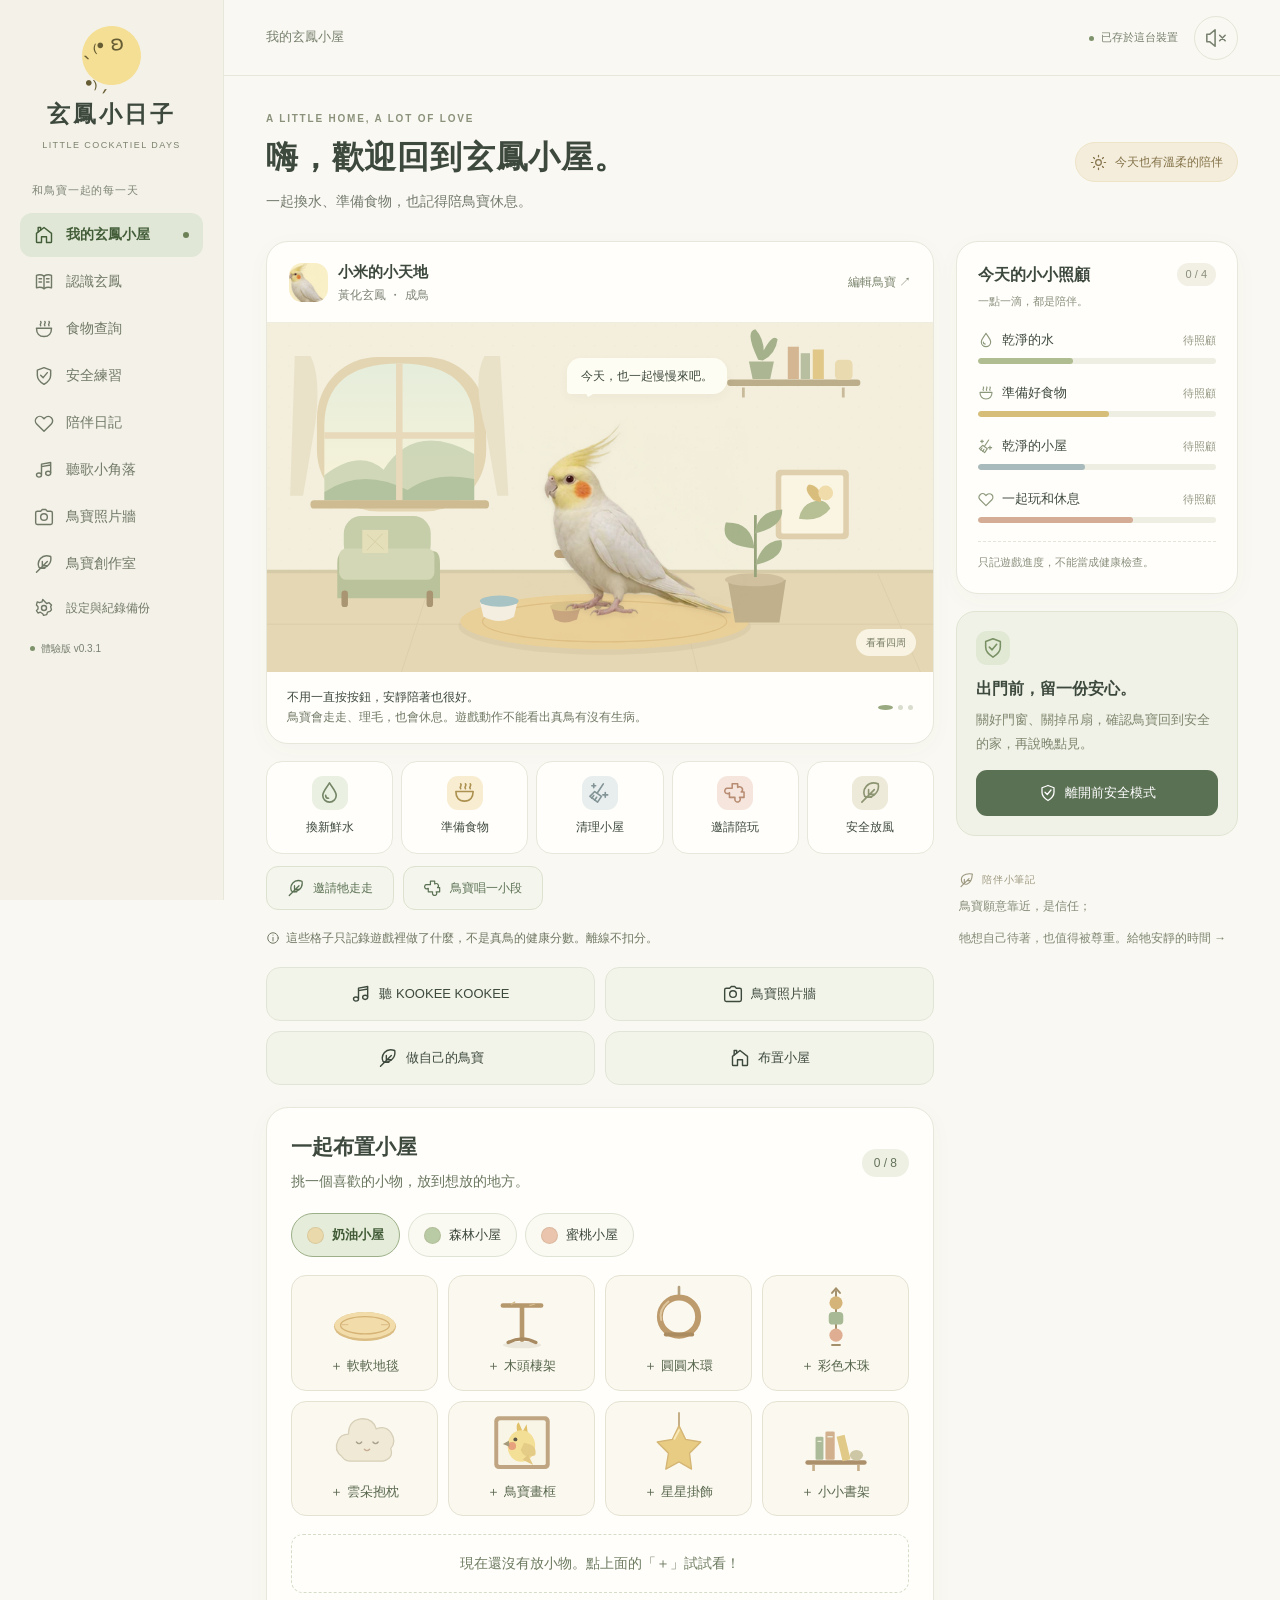
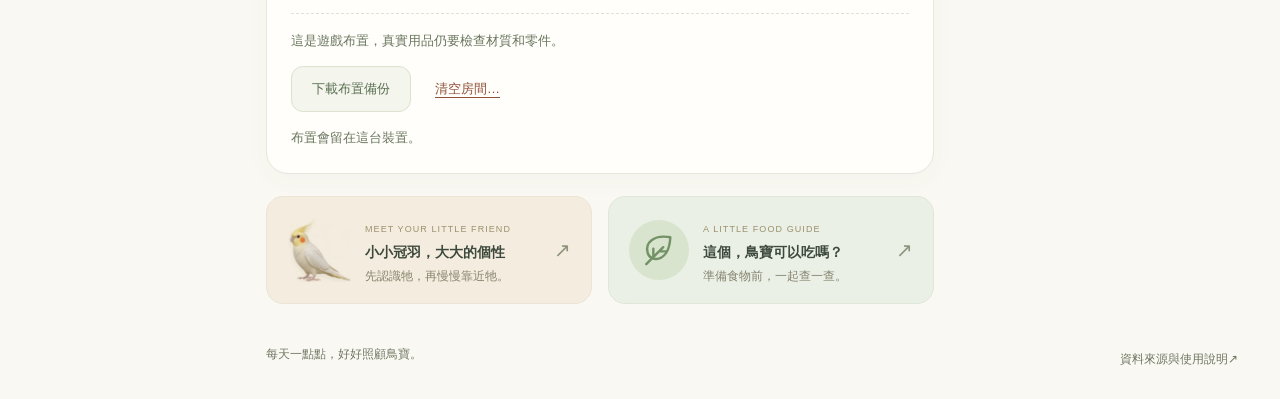
==== docs/index.html @ 8586f970 "Add v0.3.1 source, MIT license, and sharing prompts" ====
<!doctype html>
<html lang="zh-Hant-TW" data-youtube-mode="external">
<head>
<!--
Original project code, documentation, and game artwork are licensed under MIT.
Third-party linked media and user photographs are excluded; see THIRD-PARTY-NOTICES.md in the source.

MIT License

Copyright (c) 2026 rainmeeting3water

Permission is hereby granted, free of charge, to any person obtaining a copy
of this software and associated documentation files (the "Software"), to deal
in the Software without restriction, including without limitation the rights
to use, copy, modify, merge, publish, distribute, sublicense, and/or sell
copies of the Software, and to permit persons to whom the Software is
furnished to do so, subject to the following conditions:

The above copyright notice and this permission notice shall be included in all
copies or substantial portions of the Software.

THE SOFTWARE IS PROVIDED "AS IS", WITHOUT WARRANTY OF ANY KIND, EXPRESS OR
IMPLIED, INCLUDING BUT NOT LIMITED TO THE WARRANTIES OF MERCHANTABILITY,
FITNESS FOR A PARTICULAR PURPOSE AND NONINFRINGEMENT. IN NO EVENT SHALL THE
AUTHORS OR COPYRIGHT HOLDERS BE LIABLE FOR ANY CLAIM, DAMAGES OR OTHER
LIABILITY, WHETHER IN AN ACTION OF CONTRACT, TORT OR OTHERWISE, ARISING FROM,
OUT OF OR IN CONNECTION WITH THE SOFTWARE OR THE USE OR OTHER DEALINGS IN THE
SOFTWARE.
-->
  <meta charset="utf-8">
  <meta name="viewport" content="width=device-width, initial-scale=1">
  <meta name="referrer" content="strict-origin-when-cross-origin">
  <meta name="theme-color" content="#faf7f0">
  <meta name="description" content="陪一隻玄鳳慢慢長大。認識玄鳳、查詢食物，在溫暖的小屋練習負責任的照顧。">
  <meta http-equiv="Content-Security-Policy" content="default-src 'self'; script-src 'self'; style-src 'self' 'unsafe-inline'; img-src 'self' data: blob:; frame-src https://www.youtube-nocookie.com; connect-src 'none'; object-src 'none'; base-uri 'none'; form-action 'none'">
  <title>玄鳳小日子｜一起練習，好好陪伴</title>
  <link rel="icon" href="favicon.svg" type="image/svg+xml">
  <link rel="stylesheet" href="style.css">
  <link rel="stylesheet" href="motion.css">
  <link rel="stylesheet" href="gallery.css">
  <link rel="stylesheet" href="decor.css">
  <script src="core.js" defer></script>
  <script src="content.js" defer></script>
  <script src="art.js" defer></script>
  <script src="motion.js" defer></script>
  <script src="music.js" defer></script>
  <script src="gallery.js" defer></script>
  <script src="decor.js" defer></script>
  <script src="backup.js" defer></script>
  <link rel="stylesheet" href="guides.css">
  <link rel="stylesheet" href="creator.css">
  <script src="guides.js" defer></script>
  <script src="creator.js" defer></script>
  <script src="app.js" defer></script>
</head>
<body>
  <a href="#main" class="skip">跳到主要內容</a>
  <aside class="sidebar" aria-label="主選單">
    <a class="brand" href="#home" aria-label="玄鳳小日子首頁"><span class="brand-bird" aria-hidden="true">ˎ₍• ʚ •₎ˏ</span><strong>玄鳳小日子</strong><span class="brand-en">LITTLE COCKATIEL DAYS</span></a>
    <p class="nav-caption">和鳥寶一起的每一天</p>
    <nav id="nav"></nav>
    <div class="sidebar-note"><span data-icon="feather"></span><p>一起玩，<br>也一起休息。</p><span>慢慢來，我們一起學。</span></div>
    <button class="nav-item settings-trigger" data-action="settings"><span data-icon="settings"></span><span>設定與紀錄備份</span></button>
    <span class="local-label"><i></i> 體驗版 v0.3.1</span>
  </aside>
  <div class="app-shell">
    <header class="topbar"><span id="breadcrumb">我的玄鳳小屋</span><div class="top-tools"><span class="save-status" id="save-status" role="status">紀錄留在這台裝置</span><button class="icon-button" id="sound-toggle" data-action="sound" aria-label="開啟互動音效" aria-pressed="false"></button><button class="icon-button mobile-settings" data-action="settings" aria-label="設定與紀錄備份"><span data-icon="settings"></span></button></div></header>
    <main id="main" tabindex="-1"></main>
    <footer class="footer"><span>每天一點點，好好照顧鳥寶。</span><a href="#sources">資料來源與使用說明 <span aria-hidden="true">↗</span></a></footer>
  </div>
  <dialog id="dialog" aria-labelledby="dialog-title"><div id="dialog-content"></div></dialog>
  <div id="toast" class="toast" role="status" aria-live="polite"></div>
  <input id="import-file" type="file" accept="application/json,.json" hidden>
  <noscript><p class="noscript">請啟用 JavaScript，才能使用互動小屋與本機存檔。</p></noscript>
</body>
</html>
---- docs/style.css ----
@font-face{font-family:"Cottage TC";src:local("Noto Sans TC");font-style:normal;font-weight:100 900;font-display:swap}
:root{--paper:#faf8f2;--white:#fffefa;--ink:#3e493e;--muted:#737b6e;--green:#5b7154;--green-dark:#43573e;--sage:#eaf0e2;--yellow:#f1d987;--line:#e7e7db;--peach:#f6e7da;--danger:#9b4e39;--radius:22px;--shadow:0 6px 24px #4b503808}
*{box-sizing:border-box}body{margin:0;background:var(--paper);color:var(--ink);font:15px/1.7 "Cottage TC","Noto Sans TC","Microsoft JhengHei",sans-serif}button,input,select{font:inherit}button,a,input,select{-webkit-tap-highlight-color:transparent}button{cursor:pointer}a{color:inherit;text-decoration:none}button{color:inherit}svg{display:block}button svg,.inline-icon svg{width:22px;height:22px;flex:none}button:disabled{cursor:default;opacity:.55}button:focus-visible,a:focus-visible,input:focus-visible,select:focus-visible,summary:focus-visible{outline:3px solid #ac7936;outline-offset:4px}button{touch-action:manipulation}p{margin:0 0 12px}h1,h2,h3{line-height:1.45;margin:0}h1{font-size:32px;letter-spacing:.025em;font-weight:750}h2{font-size:21px;font-weight:700}h3{font-size:17px;font-weight:700}small{font-size:12px}.skip{position:fixed;top:-100px;left:20px;padding:12px;background:var(--green-dark);color:white;z-index:99}.skip:focus{top:12px}.sidebar{width:224px;position:fixed;inset:0 auto 0 0;background:#f3f1e8;border-right:1px solid var(--line);padding:38px 20px 24px;display:flex;flex-direction:column;z-index:10}.brand{display:flex;flex-direction:column;align-items:center}.brand-bird{background:#f5df94;width:59px;height:59px;border-radius:50%;display:grid;place-items:center;font-size:21px;color:#675d34;transform:rotate(-7deg);margin-bottom:10px}.brand strong{font-size:23px;letter-spacing:.12em}.brand-en{font:9px/2.5 sans-serif;letter-spacing:.16em;color:#7d826c}.nav-caption{font-size:11px;letter-spacing:.08em;color:#7f8576;margin:44px 12px 14px}nav{display:grid;gap:7px}.nav-item{display:flex;align-items:center;gap:12px;width:100%;min-height:48px;border:0;background:transparent;border-radius:12px;text-align:left;padding:11px 14px;font-size:14px;color:#707866}.nav-item svg{width:20px;height:20px}.nav-item:hover{background:#eaece0}.nav-item.active{background:#e0e7d6;color:#425d38;font-weight:700}.nav-item.active:after{content:"";width:6px;height:6px;background:#6d8156;border-radius:50%;margin-left:auto}.sidebar-note{margin:auto 0 34px;padding:26px 16px 20px;border-top:1px solid #dedfcf;color:#7d826c;text-align:center}.sidebar-note>span:first-child svg{width:30px;height:30px;margin:0 auto 12px;color:#a5ad8c}.sidebar-note p{font-size:16px;line-height:1.9;margin-bottom:10px}.sidebar-note>span:last-child{font-size:11px}.settings-trigger{font-size:12px;padding:10px}.local-label{font-size:10px;color:#7a8171;padding:10px;display:flex;align-items:center;gap:6px}.local-label i{height:5px;width:5px;background:#7e936b;border-radius:50%}.app-shell{margin-left:224px}.topbar{height:76px;display:flex;align-items:center;justify-content:space-between;border-bottom:1px solid var(--line);padding:0 42px;color:#77816f;font-size:13px;gap:12px}.top-tools{display:flex;align-items:center;gap:16px}.save-status{font-size:11px}.save-status:before{content:"";display:inline-block;width:5px;height:5px;border-radius:50%;background:#7e936b;margin-right:7px}.icon-button{display:grid;place-items:center;width:42px;height:42px;background:transparent;border:1px solid #e4e5d8;border-radius:50%}.icon-button:hover{background:var(--sage)}.mobile-settings{display:none}main{max-width:1400px;margin:0 auto;padding:34px 42px 20px;outline:none}.page-heading{display:flex;justify-content:space-between;align-items:center;gap:20px;margin-bottom:27px}.eyebrow{font-size:10px;letter-spacing:.18em;color:#8a927b;font-weight:650;margin-bottom:7px}.page-heading p{color:var(--muted);font-size:14px;margin:10px 0 0}.heading-side{display:flex;align-items:center;gap:8px;background:#f4eddb;border:1px solid #eee4c8;padding:9px 14px;border-radius:25px;font-size:12px;white-space:nowrap;color:#84734a}.heading-side svg{width:17px;height:17px}.home-layout{display:grid;grid-template-columns:minmax(0,1fr) 282px;gap:22px;align-items:start}.room-card,.card{border:1px solid var(--line);border-radius:var(--radius);background:var(--white);box-shadow:var(--shadow)}.room-header{display:flex;justify-content:space-between;align-items:center;padding:17px 22px;gap:10px}.room-title{display:flex;gap:10px;align-items:center}.mini-avatar{width:39px;height:39px;border-radius:13px;background:#faf0c8;overflow:hidden;position:relative}.mini-avatar .bird-art{position:absolute;width:52px;height:62px;top:-10px;left:-5px}.room-title strong{font-size:15px}.room-title p{font-size:10px;color:#7f8477;margin:0}.text-button{background:transparent;border:0;color:#7b856e;font-size:11px;padding:9px 0;min-height:36px}.room-scene{height:350px;position:relative;overflow:hidden;background:#f4f0db;isolation:isolate;border-top:1px solid #efeddf}.room-scene .wall-art{width:100%;height:100%;position:absolute;inset:0}.scene-bird{position:absolute;width:180px;height:216px;left:48%;bottom:45px;transform:translateX(-50%);z-index:2;filter:drop-shadow(0 8px 3px #8a794a0d)}.bird-art{height:100%;width:100%;overflow:visible}.scene-shadow{position:absolute;width:130px;height:20px;border-radius:50%;background:#bcad7a33;bottom:42px;left:48%;transform:translateX(-50%)}.speech{position:absolute;top:35px;left:45%;border-radius:14px 14px 14px 4px;padding:8px 14px;background:#fffef5eF;box-shadow:0 4px 12px #5350320a;font-size:12px;z-index:3;max-width:50%}.speech:after{content:"";position:absolute;bottom:-7px;left:17px;border:4px solid transparent;border-top-color:#fffef5;transform:rotate(15deg)}.scene-tag{position:absolute;top:16px;left:18px;display:flex;align-items:center;gap:6px;font-size:10px;color:#7d8269;background:#ffffff9e;border:1px solid #ffffffaa;border-radius:20px;padding:4px 9px}.scene-tag svg{width:13px;height:13px}.scene-mood{position:absolute;right:17px;bottom:16px;background:#fffef3bd;padding:5px 10px;border-radius:16px;font-size:10px;color:#777c66}.room-scene.outside{background:#e6ebd9}.room-scene.missing .scene-bird,.room-scene.missing .scene-shadow{display:none}.room-caption{padding:15px 20px;display:flex;justify-content:space-between;gap:10px;align-items:center;font-size:12px}.room-caption p{margin:0;color:#7c8370;font-size:11px}.room-caption strong{font-weight:500}.room-caption .dots{display:flex;gap:5px}.dots i{width:5px;height:5px;border-radius:50%;background:#d9ddcd}.dots i:first-child{width:15px;background:#9aaa80}.care-actions{display:grid;grid-template-columns:repeat(5,1fr);gap:8px;margin:17px 0 12px}.care-action{border:1px solid var(--line);background:#fffefa;border-radius:16px;padding:14px 4px 11px;min-height:93px;display:flex;flex-direction:column;align-items:center;gap:7px;font-size:12px;transition:transform .15s,background .15s}.care-action:hover{transform:translateY(-3px);background:#f0f2e7}.care-action .action-icon{width:36px;height:34px;border-radius:11px;display:grid;place-items:center;background:#eaf0e2;color:#758667}.care-action:nth-child(2) .action-icon{background:#f8edd0;color:#ac9150}.care-action:nth-child(3) .action-icon{background:#e8edee;color:#829496}.care-action:nth-child(4) .action-icon{background:#f5e5dc;color:#b88c72}.care-action:nth-child(5) .action-icon{background:#edeada;color:#8c9471}.care-action svg{width:23px;height:23px}.microcopy{font-size:11px;color:#888e7e;display:flex;gap:6px;align-items:flex-start;margin:0 0 19px}.microcopy svg{width:14px;height:14px;margin-top:3px;flex:none}.right-column{display:grid;gap:17px}.daily-card{padding:21px}.card-heading{display:flex;align-items:center;justify-content:space-between;margin-bottom:6px}.card-heading h2{font-size:16px}.count-badge{font-size:11px;background:#f2f0e5;border-radius:20px;padding:2px 9px;color:#8a8e79}.subtle{color:var(--muted);font-size:12px}.daily-card>p{font-size:11px;color:#8b907e}.meter-row{margin-top:18px}.meter-label{display:flex;align-items:center;gap:8px;font-size:12px;margin-bottom:7px}.meter-label svg{width:16px;height:16px;color:#8c987b}.meter-label span:last-child{margin-left:auto;font-size:10px;color:#929681}.meter{height:6px;border-radius:5px;background:#eeeee2;overflow:hidden}.meter>span{display:block;height:100%;border-radius:5px;background:#afbd91;transition:width .4s}.meter-row:nth-of-type(3) .meter>span{background:#d6bd78}.meter-row:nth-of-type(4) .meter>span{background:#a8babb}.meter-row:nth-of-type(5) .meter>span{background:#d5ad97}.simulation-label{font-size:10px;color:#919583;margin:18px 0 0!important;border-top:1px dashed #e4e5d9;padding-top:11px}.safety-card{padding:19px;background:#f0f2e7;border:1px solid #e0e5d3;border-radius:19px}.safety-card .inline-icon{width:34px;height:34px;display:grid;place-items:center;background:#e1e8d4;border-radius:11px;margin-bottom:12px;color:#789063}.safety-card h2{font-size:16px}.safety-card p{font-size:12px;color:#7d856d;margin:8px 0 15px;line-height:1.8}.btn{display:inline-flex;gap:8px;align-items:center;justify-content:center;min-height:46px;padding:10px 20px;border-radius:12px;background:var(--green);color:#fff;border:1px solid transparent;font-size:13px;font-weight:550}.btn:hover{background:var(--green-dark)}.btn.secondary{color:var(--green);background:#f4f5ec;border-color:#dce2cf}.btn.secondary:hover{background:#e8eedc}.btn.danger{background:#a25a44}.btn.wide{width:100%}.btn svg{width:18px;height:18px}.safety-card .btn{border-radius:11px}.little-tip{padding:18px 3px;font-size:12px;color:#838b77}.little-tip .tip-top{font-size:10px;letter-spacing:.08em;display:flex;gap:7px;align-items:center;margin-bottom:8px;color:#9a977e}.little-tip svg{width:16px;height:16px}.discover-row{margin-top:16px;display:grid;grid-template-columns:1fr 1fr;gap:16px}.discovery{display:flex;align-items:center;gap:14px;background:#f4eddf;border:1px solid #ece4d4;border-radius:17px;padding:17px 20px;min-height:104px}.discovery.green{background:#eaf0e6;border-color:#dfe7d8}.discover-art{width:64px;height:64px;flex:none;position:relative;overflow:hidden}.discover-art .bird-art{width:67px;height:80px;position:absolute;top:-8px}.discovery h3{font-size:14px;margin:3px 0}.discovery p{font-size:11px;color:#86836e;margin:0}.discovery .tag{font-size:9px;letter-spacing:.12em;color:#9c906c}.discovery .go{margin-left:auto;font-size:20px;color:#8e947c}.food-illustration{width:60px;height:60px;display:grid;place-items:center;background:#d8e4ce;border-radius:50%;color:#739366}.food-illustration svg{width:34px;height:34px}.footer{max-width:1400px;margin:0 auto;padding:20px 42px 25px;display:flex;justify-content:space-between;gap:15px;color:#929784;font-size:10px}.footer a:hover{text-decoration:underline}.section-intro{max-width:750px;color:#7c8474;font-size:14px;margin-bottom:24px}.content-grid{display:grid;grid-template-columns:repeat(3,1fr);gap:18px}.content-grid.two{grid-template-columns:repeat(2,1fr)}.info-card{padding:24px}.info-card .inline-icon{display:inline-flex;margin-bottom:15px;color:#899b72;background:#eff2e6;padding:11px;border-radius:13px}.info-card p{color:#777f70;font-size:13px;margin-top:10px}.info-card ul{padding-left:20px;color:#727b6a;font-size:13px}.info-card li{margin:7px 0}.source-links{display:flex;gap:8px;flex-wrap:wrap;font-size:11px;margin-top:12px}.source-links a{color:#6d835e;text-decoration:underline;text-underline-offset:3px}.notice{padding:17px 20px;border-radius:14px;font-size:13px;background:#f5eddb;color:#83734c;margin:18px 0;display:flex;gap:12px;align-items:flex-start}.notice svg{width:21px;height:21px;flex:none;margin-top:2px}.notice p{margin:0}.notice.urgent{background:#f7e9e2;color:#914b37;border:1px solid #efd5c8}.notice.success{background:#edf3e3;color:#5c744b}.search-box{display:flex;align-items:center;gap:12px;padding:8px 17px;background:white;border:1px solid #dfe4d5;border-radius:15px;max-width:660px;margin:20px 0}.search-box input{width:100%;min-height:40px;border:0;background:transparent;color:var(--ink);outline-offset:7px}.search-box svg{height:20px;width:20px;color:#9aab89}.filters{display:flex;gap:8px;flex-wrap:wrap;margin:18px 0 22px}.filter{border:1px solid #dfe4d5;min-height:44px;padding:8px 17px;border-radius:25px;background:transparent;font-size:12px}.filter.active{background:var(--green);color:white;border-color:var(--green)}.food-result{padding:20px;border-radius:18px;background:#fffefa;border:1px solid var(--line)}.food-result>div:first-child{display:flex;align-items:center;justify-content:space-between;gap:8px;margin-bottom:12px}.food-result h2{font-size:17px}.food-result p{font-size:13px;line-height:1.9;color:#747d6c}.pill{font-size:10px;white-space:nowrap;border-radius:20px;padding:3px 9px;background:#edf2e2;color:#648052}.pill.avoid{background:#f7e5de;color:#9c5c43}.pill.unknown{background:#eeece7;color:#837b70}.result-count{font-size:12px;color:#919680;margin:0 0 13px}.empty{padding:38px;text-align:center;border:1px dashed #d8decc;border-radius:20px;color:#818a74}.color-card{text-align:center;overflow:hidden}.color-card .color-bird{height:190px;background:#f5f0dd;padding:10px}.color-card:nth-child(2) .color-bird{background:#e6ebe3}.color-card:nth-child(3) .color-bird{background:#eee8df}.color-card .info-card{text-align:left}.basics{display:grid;grid-template-columns:repeat(3,1fr);gap:1px;background:#e1e5d6;border:1px solid #e1e5d6;border-radius:18px;overflow:hidden;margin:24px 0}.basic{background:#f2f3e9;padding:22px}.basic h3{font-size:14px}.basic p{font-size:12px;color:#76816c;margin:8px 0 0}.section-title{display:flex;align-items:center;justify-content:space-between;margin:31px 0 18px}.section-title small{color:#8f9580}.hazard-grid{display:grid;grid-template-columns:repeat(2,1fr);gap:13px}.hazard{padding:19px;border:1px solid #e6dfcf;background:#fffdf7;border-radius:17px;display:flex;align-items:flex-start;gap:14px;text-align:left;min-height:120px}.hazard .hazard-icon{padding:10px;background:#f5ead8;color:#ab8b58;border-radius:12px}.hazard.safe .hazard-icon{background:#e7eedb;color:#739061}.hazard.safe{background:#f6f9f0;border-color:#dce7cb}.hazard h3{font-size:15px;margin-bottom:5px}.hazard p{font-size:12px;line-height:1.8;margin:0;color:#858570}.hazard .hazard-check{font-size:11px;color:#967c4f;display:block;margin-top:10px}.hazard.safe .hazard-check{color:#6c8959}.safety-layout{display:grid;grid-template-columns:minmax(0,1fr) 280px;gap:23px;align-items:start}.departure-card{padding:24px;position:sticky;top:20px}.checklist{list-style:none;padding:0;margin:17px 0}.checklist li{font-size:12px;padding:9px 0;display:flex;gap:9px;align-items:center;border-bottom:1px solid #f0f0e5}.checklist svg{width:17px;height:17px;color:#879d6c}.checklist .unready{color:#a78955}.stage-path{display:grid;grid-template-columns:repeat(4,1fr);gap:12px;margin:24px 0}.stage-step{padding:17px 15px;border:1px solid #e3e3d5;background:#f2f1e7;border-radius:15px}.stage-step.current{background:#f4e6d8;border-color:#d8bca3}.stage-step strong{font-size:12px;display:block;margin:7px 0}.stage-step p{font-size:11px;color:#8b8976;margin:0}.stage-num{font:11px sans-serif;letter-spacing:.1em;color:#a79777}.source-card{padding:20px;margin-bottom:12px}.source-card h3{font-size:15px}.source-card a{color:#68805b;text-decoration:underline;font-size:12px;overflow-wrap:anywhere}.source-card p{font-size:11px;color:#8e927e;margin:8px 0 0}.log-row{display:flex;gap:19px;padding:17px 0;border-bottom:1px solid #e9eadf;font-size:13px}.log-row time{color:#939780;font-size:11px;white-space:nowrap;min-width:88px}.journal-card{padding:24px}.journal-top{display:flex;gap:20px;align-items:center}.journal-top .bird-art{width:100px;height:120px}.journal-top p{font-size:12px;color:#818976}.toast{position:fixed;z-index:60;bottom:28px;left:calc(50% + 90px);transform:translate(-50%,20px);background:#475b3f;color:white;padding:12px 23px;border-radius:14px;box-shadow:0 8px 30px #34452d20;opacity:0;pointer-events:none;transition:.2s;max-width:min(600px,90vw);font-size:13px}.toast.show{transform:translate(-50%,0);opacity:1}dialog{border:1px solid #dedfce;background:var(--white);border-radius:24px;color:var(--ink);padding:28px;width:min(520px,calc(100% - 32px));max-height:90dvh;box-shadow:0 30px 100px #38422b30}dialog::backdrop{background:#3c493c60;backdrop-filter:blur(4px)}.dialog-top{display:flex;align-items:center;justify-content:space-between;gap:15px;margin-bottom:16px}.dialog-top h2{font-size:21px}.dialog-top .icon-button{flex:none;width:36px;height:36px}.dialog-body p{font-size:13px;color:#7d856e;margin:12px 0}.dialog-actions{display:flex;gap:10px;flex-wrap:wrap;margin-top:22px}.dialog-actions .btn{flex:1}.field{display:grid;gap:7px;font-size:13px;margin:17px 0}.field input,.field select{padding:11px 13px;border:1px solid #dadfce;border-radius:10px;background:#fffef8;color:var(--ink);width:100%;min-height:45px}.toggle-row{display:flex;align-items:center;justify-content:space-between;gap:16px;font-size:13px;padding:15px 0;border-bottom:1px solid var(--line)}.toggle-row input{width:21px;height:21px;accent-color:var(--green)}.toggle-row small{display:block;color:#8b907e;font-size:11px;margin-top:3px}.settings-buttons{display:grid;grid-template-columns:1fr 1fr;gap:10px;margin:20px 0}.privacy-box{padding:14px;background:#f2f2e8;font-size:11px;color:#818870;border-radius:12px}.modal-list{font-size:13px;color:#7d856f;padding-left:20px;line-height:2}.modal-list label{display:flex;gap:10px;align-items:start}.modal-list input{width:20px;height:20px;accent-color:var(--green);margin-top:8px;flex:none}.vet-choices{display:grid;gap:10px}.vet-choices .btn{text-align:left;justify-content:flex-start;background:#f4f2e7;color:#707c60;border-color:#e1e4d4}.noscript{position:fixed;inset:40% 15%;padding:30px;background:#fff}.outcome-banner{padding:18px 20px;border:1px solid #e8d4bc;border-radius:17px;background:#f5e9d8;margin-bottom:19px;font-size:13px}.outcome-banner strong{display:block;font-size:15px;margin-bottom:6px}.outcome-banner p{font-size:12px;color:#8c7c60;margin:0 0 9px}.safety-card.is-safe{background:#e5edda}.room-scene .bird-head{transform-box:fill-box;transform-origin:50% 80%;animation:head-tilt 13s ease-in-out infinite}.room-scene .bird-eye{transform-box:fill-box;transform-origin:center;animation:blink 6s infinite}.room-scene .bird-wing{transform-box:fill-box;transform-origin:50% 15%;animation:preen 19s ease-in-out infinite}.scene-bird.walking{animation:walk 1.5s ease-in-out}.scene-bird.resting{transform:translateX(-50%) translateY(5px)}.scene-bird.resting .bird-eye{transform:scaleY(.13);animation:none}.reduced-motion *,.reduced-motion *:before,.reduced-motion *:after{animation:none!important;transition:none!important;scroll-behavior:auto!important}@keyframes blink{0%,45%,49%,100%{transform:scaleY(1)}47%{transform:scaleY(.08)}}@keyframes head-tilt{0%,35%,48%,100%{transform:rotate(0)}40%,44%{transform:rotate(-7deg)}}@keyframes preen{0%,70%,83%,100%{transform:rotate(0)}74%,80%{transform:rotate(-7deg)}}@keyframes walk{0%,100%{margin-left:0}30%{margin-left:15px;rotate:3deg}65%{margin-left:30px;rotate:-3deg}}
@media(min-width:1500px){.room-scene{height:410px}.scene-bird{width:205px;height:246px;bottom:48px}.home-layout{grid-template-columns:minmax(0,1fr) 300px}}
@media(max-width:1200px){.sidebar{width:194px;padding-left:14px;padding-right:14px}.app-shell{margin-left:194px}.topbar{padding:0 28px}main{padding:28px}.home-layout{grid-template-columns:minmax(0,1fr) 250px;gap:17px}.room-scene{height:315px}.scene-bird{width:160px;height:192px;bottom:39px}.daily-card{padding:18px}.footer{padding:20px 28px}.brand strong{font-size:21px}.discovery{padding:15px;gap:8px}.discover-art{width:50px}.discovery p{font-size:10px}.content-grid{grid-template-columns:repeat(2,1fr)}.color-grid{grid-template-columns:repeat(3,1fr)}h1{font-size:29px}.heading-side{font-size:11px}}
@media(max-width:1000px){.sidebar{width:80px;padding:28px 10px 15px}.brand strong,.brand-en,.nav-caption,.nav-item>span:last-child,.sidebar-note,.settings-trigger,.local-label{display:none}.brand-bird{width:46px;height:46px;font-size:17px}.nav-item{justify-content:center;padding:12px}.nav-item.active:after{display:none}nav{margin-top:35px;gap:13px}.nav-item svg{width:23px;height:23px}.app-shell{margin-left:80px}.topbar{height:65px}.mobile-settings{display:grid}.top-tools{gap:9px}.home-layout{grid-template-columns:minmax(0,1fr) 230px}.room-scene{height:310px}.room-caption p{max-width:85%;font-size:10px}.discovery{min-height:102px}.discover-art,.food-illustration{width:43px;height:50px}.discover-art .bird-art{width:53px;height:64px}.food-illustration svg{width:28px;height:28px}.heading-side{display:none}.safety-layout{grid-template-columns:minmax(0,1fr) 240px}.hazard-grid{grid-template-columns:1fr}.basics{grid-template-columns:1fr}.basic{padding:17px 22px}.toast{left:calc(50% + 40px)}}
@media(max-width:760px){.home-layout{grid-template-columns:1fr}.right-column{grid-template-columns:1fr 1fr;align-items:start}.little-tip{grid-column:1/-1;padding:0 5px}.room-scene{height:360px}.scene-bird{width:190px;height:228px;bottom:45px}.content-grid.two{grid-template-columns:1fr}.safety-layout{grid-template-columns:1fr}.hazard-grid{grid-template-columns:1fr 1fr}.departure-card{position:static}.stage-path{grid-template-columns:1fr 1fr}.page-heading{margin-bottom:22px}.care-actions{gap:10px}.care-action{font-size:12px}.discover-row{margin-bottom:6px}.color-grid{grid-template-columns:1fr 1fr 1fr}.color-card .info-card{padding:17px}.color-card .color-bird{height:150px}.color-card h2{font-size:16px}.color-card p{font-size:11px}}
@media(max-width:540px){body{font-size:14px}.sidebar{width:auto;height:72px;inset:auto 0 0;background:#faf9f3f5;backdrop-filter:blur(14px);padding:6px 10px max(5px,env(safe-area-inset-bottom));border-right:0;border-top:1px solid var(--line)}.brand{display:none}nav{display:grid;grid-template-columns:repeat(5,1fr);margin:0;gap:1px}.nav-item{min-height:55px;flex-direction:column;gap:3px;padding:5px 2px;border-radius:10px}.nav-item>span:last-child{display:block;font-size:9px;line-height:1.5}.nav-item svg{width:21px;height:21px}.nav-item:nth-child(6){display:none}.app-shell{margin-left:0;padding-bottom:76px}.topbar{height:62px;padding:0 20px;font-size:12px}.save-status{font-size:0}.save-status:before{margin:0}.top-tools{gap:9px}.icon-button{width:35px;height:35px}.icon-button svg{width:18px;height:18px}main{padding:25px 18px 10px}h1{font-size:27px}.page-heading p{font-size:12px;line-height:1.9}.eyebrow{font-size:9px}.home-layout{gap:14px}.room-header{padding:13px 16px}.room-scene{height:320px}.scene-bird{width:170px;height:204px;bottom:42px}.speech{top:37px;font-size:11px;left:42%}.scene-tag{font-size:9px;top:12px;left:12px}.room-caption{padding:12px 15px}.room-caption strong{font-size:11px}.care-actions{gap:6px;margin-top:13px}.care-action{padding:12px 2px 8px;min-height:86px;font-size:11px;border-radius:13px}.care-action .action-icon{width:31px;height:30px}.care-action svg{width:20px;height:20px}.microcopy{font-size:10px}.right-column{gap:12px}.daily-card{padding:17px 14px}.card-heading h2{font-size:14px}.daily-card>p{font-size:10px}.meter-label{font-size:11px;gap:5px}.meter-label span:last-child{font-size:9px}.meter-row{margin-top:13px}.simulation-label{font-size:9px!important}.safety-card{padding:17px 14px}.safety-card h2{font-size:14px}.safety-card p{font-size:11px}.safety-card .btn{font-size:11px;padding:10px 9px}.little-tip{font-size:11px}.discover-row{gap:10px}.discovery{padding:15px 12px;flex-wrap:wrap;gap:4px;align-content:center}.discovery .discover-art{display:none}.food-illustration{display:none}.discovery h3{font-size:12px}.discovery p{font-size:10px}.discovery .tag{font-size:8px}.discovery .go{display:none}.footer{padding:18px 20px;flex-direction:column;gap:6px;font-size:9px}.content-grid,.content-grid.two{grid-template-columns:1fr;gap:13px}.content-grid.color-grid{grid-template-columns:1fr}.color-card{display:grid;grid-template-columns:120px 1fr;align-items:center}.color-card .color-bird{height:100%;min-height:160px;padding:10px 0}.color-card p{font-size:12px}.section-title{margin-top:25px}.section-title h2{font-size:19px}.section-title small{font-size:10px}.hazard-grid{gap:10px}.hazard{padding:15px;display:block}.hazard .hazard-icon{display:inline-flex;padding:8px;margin-bottom:10px}.hazard h3{font-size:13px}.hazard p{font-size:11px}.hazard .hazard-check{font-size:10px}.notice{padding:14px;font-size:12px}.source-card h3{font-size:14px}.source-card a{font-size:11px}.toast{left:50%;bottom:88px;width:max-content;max-width:90vw;font-size:12px}.log-row{gap:12px;font-size:12px}.log-row time{min-width:67px;font-size:10px}.dialog-actions{flex-direction:column}.dialog-actions .btn{width:100%}dialog{padding:23px}.dialog-top h2{font-size:20px}.settings-buttons .btn{padding:10px;font-size:12px}}
.microcopy,.simulation-label,.footer,.source-card p,.result-count,.room-caption p{color:#6f7864;font-size:12px}.room-title p,.text-button,.source-links,.source-card a,.checklist li{font-size:12px}.info-card p,.info-card li,.food-result p,.dialog-body p{font-size:14px}.safety-card p,.hazard p{font-size:13px}.meter-label{font-size:13px}.meter-label span:last-child{font-size:11px}.discovery p{font-size:12px}.footer a{min-height:30px;display:inline-flex;align-items:center}
@media(max-width:540px){.right-column{grid-template-columns:1fr}.safety-card h2,.card-heading h2{font-size:17px}.safety-card .btn{font-size:14px}.daily-card,.safety-card{padding:20px}.daily-card>p,.meter-label,.safety-card p,.care-action{font-size:12px}.room-caption p,.room-title p,.scene-mood,.scene-tag,.text-button,.source-links,.simulation-label,.microcopy,.footer{font-size:11px}.meter-label span:last-child,.count-badge{font-size:11px}.hazard-grid{grid-template-columns:1fr}.hazard{display:flex}.hazard h3{font-size:15px}.hazard p,.hazard .hazard-check,.notice,.privacy-box{font-size:13px}.nav-item>span:last-child{font-size:10px}.color-card p,.discovery p{font-size:12px}.room-caption{align-items:flex-start}.room-caption strong{font-size:12px}.room-caption .dots{display:none}.scene-tag{max-width:45%}.speech{font-size:12px;max-width:54%}.little-tip{font-size:13px}.little-tip .tip-top{font-size:11px}.log-row{font-size:13px}.log-row time{font-size:11px}.source-card p,.source-card a{font-size:12px}}
.icon-button,.dialog-top .icon-button{min-width:44px;min-height:44px}.text-button{min-height:44px}input[type="search"],input[type="text"],.field input,.field select{font-size:16px;min-height:44px}
@media(prefers-reduced-motion:reduce){*,*:before,*:after{animation:none!important;transition:none!important;scroll-behavior:auto!important}}
---- docs/motion.css ----
.real-bird{display:block;width:100%;height:100%;background-repeat:no-repeat;background-size:400% 400%;background-position:0 0;transform-origin:50% 50%;filter:drop-shadow(0 3px 2px #6c614c16)}
.room-scene .scene-bird{width:232px;height:232px;left:50%;top:84%;bottom:auto;transform:translate(-50%,-89%);filter:none;pointer-events:none;transition:none;z-index:3;animation:none}
.scene-bird .real-bird{will-change:background-position}.room-scene .scene-bird.is-flying{z-index:4;width:200px;height:200px}.room-scene.missing .scene-bird{display:none}.scene-shadow{display:none}
.mini-avatar .real-bird{width:59px;height:59px;position:absolute;left:-7px;top:-7px}.color-bird .real-bird{width:190px;height:190px;margin:0 auto}.discover-art .real-bird{width:76px;height:76px;position:absolute;top:-5px;left:-6px}.journal-top>.real-bird{width:120px;height:120px;flex:none}
.room-scene{touch-action:pan-y}.room-help{display:flex;gap:9px;flex-wrap:wrap;margin:8px 0 18px}.room-help .btn{min-height:44px;font-size:12px}.animation-note{font-size:12px;color:#707b66}.animation-downloads{display:flex;gap:12px;flex-wrap:wrap;margin:13px 0}.animation-downloads a{min-height:44px;display:inline-flex;align-items:center;text-decoration:underline;color:#587348;font-size:13px}
.music-links a.btn{color:white;text-decoration:none}
.music-grid{display:grid;grid-template-columns:1fr 1fr;gap:20px}.music-card{overflow:hidden}.music-cover{background:linear-gradient(130deg,#f4e6ab,#e3e9ce);min-height:200px;display:flex;align-items:center;justify-content:center;gap:20px;padding:25px}.music-cover .real-bird{width:165px;height:165px;flex:none}.music-cover strong{font-size:25px;line-height:1.5;color:#61704a;letter-spacing:.02em}.music-cover small{display:block;font-size:12px;letter-spacing:.12em;margin-top:9px}.music-card .info-card{padding:23px}.music-card p{font-size:14px;color:#737d68}.music-links{display:flex;align-items:center;gap:12px;flex-wrap:wrap;margin:15px 0}.music-links a{font-size:13px;text-decoration:underline;color:#587348;min-height:44px;display:inline-flex;align-items:center}.video-wrap{width:100%;aspect-ratio:16/9;background:#252d24;display:grid;place-items:center}.video-wrap iframe{width:100%;height:100%;border:0}.music-note{font-size:12px}.music-tips{padding-left:20px;line-height:2.1;font-size:15px}.quick-nav{display:grid;grid-template-columns:repeat(3,1fr);gap:10px;margin:18px 0}.quick-nav a{display:flex;align-items:center;justify-content:center;gap:8px;min-height:54px;border:1px solid #e1e5d7;border-radius:14px;background:#f2f4e9;font-size:13px}.quick-nav svg{width:20px;height:20px}.home-new-tag{font-size:10px;color:#71855c;background:#e4ecd7;padding:2px 7px;border-radius:20px}.motion-settings-note{font-size:12px;color:#707b66}
@media(max-width:1000px){.sidebar nav{gap:5px}.sidebar .nav-item{min-height:43px}.sidebar-note{display:none}.music-grid{grid-template-columns:1fr}.music-cover{min-height:190px}}
@media(max-width:540px){.room-scene .scene-bird.is-flying{width:160px;height:160px}}
@media(max-width:360px){h1{font-size:24px;letter-spacing:0}}
@media(max-width:360px){.music-cover{gap:10px;padding:16px}.music-cover .real-bird{width:100px;height:120px}.music-cover strong{font-size:21px}}
@media(max-width:540px){.room-scene .scene-bird{width:195px;height:195px}.color-bird .real-bird{width:130px;height:160px}.quick-nav{grid-template-columns:1fr 1fr 1fr;gap:7px}.quick-nav a{font-size:12px;gap:5px;flex-direction:column;min-height:71px}.music-cover .real-bird{width:130px;height:150px}.music-cover strong{font-size:24px}.music-card .info-card{padding:20px}.music-links .btn{width:100%}.room-help{gap:7px}.room-help .btn{flex:1;padding:9px;font-size:12px}.sidebar .nav-item{min-height:55px}.sidebar .nav-item:nth-child(n+6){display:none}.sidebar nav{gap:1px}.mini-avatar .real-bird{width:59px;height:59px}}

/* Four home shortcuts stay reachable on touch screens. */
.quick-nav{grid-template-columns:repeat(2,minmax(0,1fr))}.basic summary{font-weight:700;cursor:pointer;min-height:44px}.color-card summary{cursor:pointer;min-height:44px}.video-help{padding:18px}.video-help p{font-size:13px}
@media(min-width:541px){.sidebar{padding-top:26px}.nav-caption{margin-top:24px}.sidebar nav{gap:3px}.sidebar-note{display:none}.sidebar .nav-item{min-height:44px;padding:9px 14px}}

.video-wrap{min-height:200px}.video-wrap iframe{min-height:200px}.cg-food-visual+div{margin-bottom:10px}
---- docs/gallery.css ----
.gallery-page{max-width:1200px;margin:0 auto}.gallery-count{white-space:nowrap;padding:8px 15px;background:#e9efdf;border-radius:30px;color:#58704c;font-size:13px}.gallery-privacy{display:flex;gap:12px;align-items:flex-start;background:#eef3e7;border:1px solid #dce7d0;border-radius:17px;padding:17px 20px;color:#5e7250;font-size:14px;margin:20px 0}.gallery-privacy>svg{width:23px;height:23px;flex:none;margin-top:3px}.gallery-privacy p{margin:0}.gallery-toolbar{display:flex;align-items:center;justify-content:space-between;flex-wrap:wrap;gap:12px;margin:23px 0 12px}.gallery-toolbar>div{display:flex;align-items:center;flex-wrap:wrap;gap:9px}.gallery-small-button{display:inline-flex;align-items:center;justify-content:center;gap:6px;min-height:44px;min-width:44px;padding:8px 11px;border:1px solid #dedfce;border-radius:11px;background:#fffdf6;color:#617153;font-size:12px}.gallery-small-button svg{width:18px;height:18px}.gallery-small-button:hover{background:#edf2e5}.gallery-remove{color:#98614c}.gallery-status{min-height:26px;font-size:13px;color:#6d7d5d;margin:8px 0 19px}.gallery-status.error,.gallery-dialog-status{color:#99513c}.gallery-grid{display:grid;grid-template-columns:repeat(3,minmax(0,1fr));gap:22px}.gallery-card{background:#fffefa;border:1px solid #e5e5d5;border-radius:20px;padding:15px;min-width:0;box-shadow:0 7px 22px #3e493e08}.gallery-frame,.gallery-draft{position:relative;isolation:isolate;padding:21px 21px 17px;background:#f4e3b9;border-radius:18px;overflow:hidden;box-shadow:0 4px 8px #4b493216;min-width:0}.gallery-image-wrap{position:relative;aspect-ratio:1;background:#fffefa;overflow:hidden;border-radius:12px}.gallery-image-wrap img{width:100%;height:100%;display:block;object-fit:contain}.gallery-photo-label{text-align:center;margin-top:14px;line-height:1.6;overflow-wrap:anywhere;font-size:15px;font-weight:600;color:#675c42;position:relative;z-index:2}.gallery-frame-decoration{position:absolute;inset:0;pointer-events:none}.frame-polaroid{background:#fffefa;border:1px solid #ece9df;border-radius:3px;padding:17px 17px 35px;box-shadow:2px 5px 10px #4b49321c;transform:rotate(-1deg)}.frame-polaroid .gallery-image-wrap{border-radius:1px}.frame-polaroid .gallery-photo-label{color:#52614a;margin-top:22px}.frame-wood{background:repeating-linear-gradient(90deg,#b68e65 0,#b68e65 4px,#b08960 7px,#b68e65 15px);border:5px solid #9d744e;box-shadow:inset 0 0 0 3px #c5a276,0 5px 10px #4b493221;border-radius:7px;padding:20px}.frame-wood .gallery-image-wrap{border-radius:3px}.frame-wood .gallery-photo-label{color:#fff9ed;text-shadow:0 1px #6b492f;font-weight:600}.frame-garden{background:#e1ebd5;border:1px solid #cbdcb7;padding:22px;border-radius:22px}.frame-garden .gallery-photo-label{color:#4a6340}.frame-garden .gallery-frame-decoration:before,.frame-garden .gallery-frame-decoration:after{position:absolute;content:"✿";font-size:39px;line-height:1;color:#c5876d;text-shadow:0 0 0 #e5b294}.frame-garden .gallery-frame-decoration:before{top:0;left:1px;transform:rotate(-20deg)}.frame-garden .gallery-frame-decoration:after{bottom:4px;right:3px;transform:rotate(20deg)}.frame-night{background:#283b53;border:2px solid #3f566d;padding:22px;border-radius:20px}.frame-night .gallery-photo-label{color:#fff1c7}.frame-night .gallery-frame-decoration:before{content:"✦";position:absolute;top:3px;right:4px;font-size:30px;color:#f5df9f}.frame-night .gallery-frame-decoration:after{content:"· ✧ ·";position:absolute;bottom:0;left:12px;font-size:26px;color:#e8d59c}.gallery-card-actions{display:flex;flex-wrap:wrap;gap:7px;align-items:center;margin-top:18px}.gallery-card-actions .btn{padding:9px 12px;font-size:12px;flex:1}.gallery-card-actions .btn svg{width:17px;height:17px}.gallery-notes{padding:23px 26px;background:#f1efe4;border:1px solid #e6e2d4;border-radius:18px;margin-top:30px}.gallery-notes h2{font-size:18px;margin-bottom:11px}.gallery-notes p{font-size:13px;color:#6f7865;line-height:1.9}.gallery-notes p:last-child{margin-bottom:0}.gallery-empty{grid-column:1/-1;text-align:center;padding:45px 20px 48px;border:1px dashed #d9dfca;border-radius:22px;background:#f6f7ee}.gallery-empty h2{font-size:21px;margin:18px 0 12px}.gallery-empty p{font-size:14px;line-height:1.9;color:#758168}.gallery-empty .btn{margin-top:10px}.gallery-empty-papers{height:95px;position:relative;max-width:240px;margin:0 auto}.gallery-empty-papers span{position:absolute;display:grid;place-items:center;width:73px;height:84px;background:#fffdf4;border:8px solid #f1dfac;border-bottom-width:19px;border-radius:8px;color:#c3a665;box-shadow:0 3px 10px #72734b12;left:16px;top:3px;transform:rotate(-12deg);font-size:28px}.gallery-empty-papers span:nth-child(2){left:80px;top:-5px;transform:rotate(3deg);border-color:#dae5c9;color:#829b67}.gallery-empty-papers span:nth-child(3){left:144px;top:5px;transform:rotate(13deg);border-color:#e9d5c4;color:#b38d6c}.gallery-dialog{width:min(610px,calc(100% - 28px));padding:26px}.gallery-dialog-heading{display:flex;align-items:center;justify-content:space-between;gap:14px;margin-bottom:16px}.gallery-dialog-heading h2{font-size:21px}.gallery-dialog-heading .icon-button{flex:none}.gallery-dialog p{font-size:14px;line-height:1.85}.gallery-dialog-actions{display:flex;gap:10px;margin:22px 0 3px}.gallery-dialog-actions .btn{flex:1}.gallery-draft{max-width:260px;margin:0 auto 22px}.gallery-draft .gallery-photo-label{font-size:15px}.gallery-frame-options{border:0;margin:20px 0;padding:0;display:grid;grid-template-columns:repeat(5,minmax(0,1fr));gap:8px}.gallery-frame-options legend{font-size:14px;font-weight:600;margin-bottom:12px}.gallery-frame-choice{border:1px solid #dce3cf;border-radius:12px;display:flex;flex-direction:column;align-items:center;padding:9px 4px;gap:6px;font-size:11px;cursor:pointer;text-align:center;position:relative}.gallery-frame-choice:has(input:checked){background:#eef4e4;border:2px solid #80976b;padding:8px 3px}.gallery-frame-choice input{width:18px;height:18px;accent-color:#657e53;margin:0}.gallery-frame-swatch{width:37px;height:39px;padding:0!important;border-width:4px!important;display:grid;place-items:center;font-size:16px;line-height:1;transform:none}.gallery-frame-swatch.frame-wood{color:#fff9e6}.gallery-frame-swatch.frame-night{color:#f5df9f}.gallery-help{color:#6c795f;font-size:12px!important;margin:15px 0 18px}.gallery-dialog-status{font-size:13px;margin:13px 0 0;min-height:20px}.gallery-editor .field{font-size:14px}.gallery-page button:focus-visible,.gallery-dialog button:focus-visible,.gallery-dialog input:focus-visible{outline:3px solid #9f7138;outline-offset:3px}
.gallery-export-preview{display:block;width:100%;max-height:55vh;object-fit:contain;border-radius:12px;background:#f2efe5}.gallery-dialog-actions a.btn{color:#fff;text-decoration:none;min-height:46px}
@media(max-width:540px){.gallery-page .page-heading{display:block}.gallery-count{display:inline-block;margin-top:12px}}
@media(max-width:360px){.gallery-page h1{font-size:23px;letter-spacing:0}}
@media(max-width:1150px){.gallery-grid{grid-template-columns:repeat(2,minmax(0,1fr))}}
@media(max-width:620px){.gallery-grid{grid-template-columns:1fr;gap:19px}.gallery-toolbar{align-items:stretch}.gallery-toolbar>button{width:100%}.gallery-toolbar>div{width:100%;display:grid;grid-template-columns:1fr 1fr}.gallery-toolbar>div>.gallery-small-button{grid-column:1/-1}.gallery-count{font-size:12px;padding:7px 11px}.gallery-page .page-heading{align-items:flex-start}.gallery-page h1{font-size:25px}.gallery-privacy{font-size:13px;padding:15px}.gallery-card{padding:16px}.gallery-card-actions .btn{font-size:13px}.gallery-small-button{font-size:13px}.gallery-notes{padding:20px}.gallery-notes p{font-size:13px}.gallery-frame-options{grid-template-columns:repeat(3,minmax(0,1fr))}.gallery-frame-choice{font-size:12px;min-height:98px}.gallery-dialog{padding:22px 18px}.gallery-dialog-heading h2{font-size:19px}.gallery-dialog-actions{flex-direction:column}.gallery-empty{padding:35px 15px}.gallery-empty h2{font-size:19px}.gallery-frame,.gallery-draft{padding:21px}.frame-polaroid{padding-bottom:31px}.gallery-draft{max-width:230px}}
---- docs/decor.css ----
/* Original room decorations; typography inherits the site's existing TC font. */
.decor-layer{position:absolute;inset:0;z-index:1;pointer-events:none;overflow:hidden}.decor-layer:before{content:"";position:absolute;inset:0;pointer-events:none;mix-blend-mode:multiply;opacity:.27}.decor-theme-sage:before{background:#bfd6b2}.decor-theme-peach:before{background:#efccb4}.decor-item{position:absolute;display:block;aspect-ratio:1;transform:translate(-50%,-50%);border:2px solid transparent;border-radius:12px;padding:0;background:transparent;pointer-events:auto;min-width:44px;min-height:44px;touch-action:none;cursor:grab;line-height:0}.decor-item svg{width:100%;height:100%;pointer-events:none;filter:drop-shadow(0 3px 2px #57452c12)}.decor-item:hover,.decor-item.is-selected{border-color:#8a9c719e;background:#fffef412}.decor-item:active{cursor:grabbing}.decor-item:focus-visible{outline:3px solid #997036;outline-offset:3px}.decor-panel{padding:24px;margin:22px 0}.decor-title-row{display:flex;align-items:center;justify-content:space-between;gap:15px}.decor-title-row h2{font-size:21px}.decor-title-row p{font-size:14px;color:#69765f;margin:7px 0 0}.decor-count{font-size:12px;border-radius:20px;background:#eef0e4;color:#647258;padding:4px 12px;white-space:nowrap}.decor-themes{display:flex;gap:8px;flex-wrap:wrap;margin:20px 0 18px}.decor-theme-button{display:flex;align-items:center;gap:8px;border:1px solid #dfe3d4;border-radius:24px;min-height:44px;padding:8px 15px;background:#fafaf2;font-size:13px}.decor-theme-button.is-current{background:#e5edda;border-color:#9caf88;color:#415b36;font-weight:650}.decor-swatch{width:17px;height:17px;display:block;flex:none;border-radius:50%;border:1px solid #a18d6e38}.swatch-cream{background:#ead9ab}.swatch-sage{background:#b8cba5}.swatch-peach{background:#ebc4ad}.decor-catalog{display:grid;grid-template-columns:repeat(4,minmax(0,1fr));gap:10px}.decor-catalog>button{display:grid;justify-items:center;gap:4px;min-height:112px;padding:9px 6px 12px;background:#fbf9ef;border:1px solid #e4e2d2;border-radius:15px;font-size:13px;color:#58664d}.decor-catalog>button:hover{background:#edf2e3;border-color:#c5d2b4}.decor-catalog>button:disabled{opacity:.45;cursor:default}.decor-catalog svg{width:66px;height:66px}.decor-picker{margin:20px 0 0;display:flex;gap:14px;align-items:center;font-size:14px}.decor-picker select{min-height:44px;padding:8px 12px;border:1px solid #d6dfcb;background:#fffef7;color:#4d6042;border-radius:10px;min-width:180px;max-width:100%;font-size:16px}.decor-empty{border:1px dashed #d5ddc9;border-radius:12px;padding:17px;margin:18px 0;font-size:14px;color:#6d7b61;text-align:center}.decor-editor{background:#f1f4e8;border:1px solid #dfe5d3;border-radius:14px;padding:18px;margin-top:16px}.decor-editor-title{display:flex;align-items:center;justify-content:space-between;gap:10px;font-size:14px}.decor-editor p{font-size:13px;color:#68775c;margin:6px 0 12px}.decor-remove,.decor-reset{border:0;background:transparent;font-size:13px;min-height:44px;padding:8px 12px;color:#91513b;text-decoration:underline;text-underline-offset:4px}.decor-move-row{display:flex;gap:8px;margin-bottom:14px}.decor-move-row>button{width:46px;height:46px;font-size:22px;border:1px solid #cbd8bd;border-radius:11px;background:#fffef6;color:#566d46}.decor-move-row>button:hover{background:#dfeace}.decor-range{display:flex;align-items:center;gap:12px;font-size:13px;margin:8px 0;max-width:440px}.decor-range input{min-width:0;flex:1;height:44px;accent-color:#70865a;cursor:pointer}.decor-range output{font-size:12px;color:#6d7c60;min-width:42px;text-align:right}.decor-note{font-size:13px;line-height:1.8;color:#69775e;border-top:1px dashed #dfe3d4;padding-top:15px;margin:20px 0 13px}.decor-bottom{display:flex;gap:12px;align-items:center;flex-wrap:wrap}.decor-bottom .btn{font-size:13px}.decor-status{margin:15px 0 0;color:#69775e;font-size:13px;min-height:22px}.decor-status.error{color:#9b4d37}.decor-status.success{color:#587347}.decor-confirm{max-width:460px;border:1px solid #dce1d0;border-radius:20px;padding:25px;background:#fffdf5;color:#46553c}.decor-confirm h2{font-size:21px;margin:0 0 12px}.decor-confirm p{font-size:14px;line-height:1.9;color:#68765c}.decor-confirm-actions{display:flex;gap:10px;justify-content:flex-end;margin-top:20px}.decor-confirm::backdrop{background:#33482e60;backdrop-filter:blur(3px)}
@media(max-width:760px){.decor-catalog{grid-template-columns:repeat(4,minmax(0,1fr))}.decor-panel{padding:20px}.decor-catalog>button{font-size:12px}.decor-catalog svg{width:57px;height:57px}}
@media(max-width:540px){.decor-panel{padding:19px 16px;margin:18px 0}.decor-title-row h2{font-size:20px}.decor-title-row p{font-size:13px}.decor-catalog{grid-template-columns:repeat(2,minmax(0,1fr));gap:9px}.decor-catalog>button{min-height:105px;font-size:13px}.decor-catalog svg{width:62px;height:62px}.decor-themes{gap:6px}.decor-theme-button{padding:8px 10px;font-size:12px}.decor-picker{align-items:flex-start;flex-direction:column;gap:7px}.decor-picker select{width:100%}.decor-editor{padding:14px}.decor-editor-title{align-items:flex-start}.decor-remove{padding:4px 0;white-space:nowrap;font-size:12px}.decor-editor strong{line-height:1.8}.decor-bottom{gap:8px}.decor-confirm-actions{flex-direction:column}.decor-confirm-actions .btn{width:100%}.decor-item{border-radius:8px}}
---- docs/guides.css ----
.cg-overview{margin:0 0 28px;padding:24px;background:#f1f2e5;border:1px solid #dfe5d1;border-radius:22px}.cg-overview-heading{margin-bottom:18px}.cg-overview-heading h2{font-size:21px}.cg-overview-heading p{margin:6px 0 0;color:#6c775f;font-size:14px}.cg-overview-grid{display:grid;grid-template-columns:repeat(4,minmax(0,1fr));gap:13px}.cg-overview-item{display:flex;flex-direction:column;margin:0;padding:13px 12px 15px;min-width:0;border:1px solid #e7e7d7;border-radius:17px;background:#fffdf5}.cg-overview-item .cg-illustration{width:100%;height:117px;max-width:210px;margin:0 auto}.cg-overview-item figcaption{margin-top:8px}.cg-overview-item strong{display:block;font-size:15px;color:#4d6046;line-height:1.55}.cg-overview-item figcaption span{display:block;font-size:13px;color:#707761;line-height:1.75;margin-top:4px}.cg-important{display:flex;align-items:flex-start;gap:10px;margin:20px 0 0;background:#fbecdf;border:1px solid #e9cdb9;border-radius:13px;padding:14px;color:#81543d;font-size:13px;line-height:1.9}.cg-important strong{font-weight:750}.cg-important-symbol{flex:none;display:grid;place-items:center;width:25px;height:25px;margin-top:1px;border:2px solid #ad7256;border-radius:50%;font-size:18px;line-height:1;font-weight:750}.cg-care-card{display:flex;flex-direction:column;min-width:0;border:1px solid #e5e6d6;background:#fffdf7;border-radius:20px;overflow:hidden;box-shadow:0 6px 18px #565c3707}.cg-care-picture{display:grid;place-items:center;min-height:175px;padding:15px 26px;background:#f5f1de;border-bottom:1px solid #ece7d5}.cg-care-picture .cg-illustration{width:100%;height:155px;max-width:250px}.cg-care-card[data-care-guide=clean] .cg-care-picture{background:#edf3ef}.cg-care-card[data-care-guide=sleep] .cg-care-picture{background:#edeeda}.cg-care-card[data-care-guide=flight] .cg-care-picture{background:#edf0e1}.cg-care-card[data-care-guide=air] .cg-care-picture{background:#f4ecdf}.cg-care-card[data-care-guide=health] .cg-care-picture{background:#f7ecdf}.cg-care-heading{padding:19px 22px 0}.cg-care-heading h2{font-size:19px;line-height:1.5}.cg-care-heading p{font-size:14px;color:#6d775f;line-height:1.85;margin:7px 0 16px}.cg-care-details{margin-top:auto;border-top:1px solid #eeecdf}.cg-care-details summary{display:flex;align-items:center;justify-content:space-between;gap:10px;list-style:none;padding:14px 22px;min-height:54px;font-size:14px;color:#506846;font-weight:650;cursor:pointer;touch-action:manipulation}.cg-care-details summary::-webkit-details-marker{display:none}.cg-care-details summary:hover{background:#f1f4e7}.cg-care-details summary:focus-visible{outline:3px solid #a67637;outline-offset:-4px;border-radius:5px}.cg-summary-mark{display:block;flex:none;width:24px;height:24px;background:#e6edda;border-radius:50%;position:relative}.cg-summary-mark:before,.cg-summary-mark:after{content:"";position:absolute;left:7px;top:11px;width:10px;height:2px;background:#6a8056;border-radius:2px}.cg-summary-mark:after{transform:rotate(90deg)}.cg-care-details[open] .cg-summary-mark:after{display:none}.cg-care-detail-body,.cg-care-visible{padding:3px 22px 19px;font-size:14px;line-height:1.9;color:#626e56;overflow-wrap:anywhere}.cg-care-detail-body ul,.cg-care-visible ul{padding-left:20px;margin:9px 0 16px}.cg-care-detail-body li,.cg-care-visible li{margin:0 0 10px}.cg-care-detail-body .source-links,.cg-care-visible .source-links{font-size:11px}.cg-care-urgent{border-color:#e5c7b0}.cg-care-visible{padding-top:0}.cg-urgent-action{color:#8a5138;font-size:14px;line-height:1.8;background:#faeee4;border-radius:10px;padding:11px 13px;margin:0 0 13px}.cg-food-visual{display:flex;align-items:center;gap:12px;min-width:0;padding:5px 0 12px}.cg-food-drawing{width:78px;height:78px;flex:none;background:#f1f1e2;border-radius:19px;padding:7px}.cg-food-avoid .cg-food-drawing{background:#f8ebe1}.cg-food-unknown .cg-food-drawing{background:#efeee4}.cg-food-status{display:inline-flex;align-items:center;gap:7px;color:#526d45;font-weight:700;font-size:13px;line-height:1.5}.cg-food-status b{display:grid;place-items:center;border:1.5px solid currentColor;border-radius:50%;width:22px;height:22px;font-size:15px;line-height:1}.cg-food-avoid .cg-food-status{color:#94553c}.cg-food-unknown .cg-food-status{color:#736b52}.food-result:has(.cg-food-visual){position:relative}.food-result:has(.cg-food-visual) h2{line-height:1.6}.cg-overview .cg-illustration,.cg-care-picture .cg-illustration,.cg-food-drawing{overflow:visible}
@media(max-width:1150px){.cg-overview-grid{grid-template-columns:repeat(3,minmax(0,1fr))}}
@media(max-width:760px){.cg-overview{padding:19px}.cg-overview-grid{grid-template-columns:repeat(2,minmax(0,1fr));gap:11px}.cg-overview-item{padding:10px 11px 13px}.cg-overview-item .cg-illustration{height:108px}.cg-overview-item strong{font-size:14px}.cg-overview-item figcaption span{font-size:12px}.cg-important{font-size:13px;padding:12px}.cg-care-picture{min-height:155px;padding:10px 24px}.cg-care-picture .cg-illustration{height:140px}.cg-care-heading{padding:17px 19px 0}.cg-care-heading h2{font-size:18px}.cg-care-details summary{padding:14px 19px}.cg-care-detail-body,.cg-care-visible{padding-left:19px;padding-right:19px}}
@media(max-width:400px){.cg-overview{padding:15px}.cg-overview-grid{gap:9px}.cg-overview-item{padding:9px}.cg-overview-item .cg-illustration{height:92px}.cg-overview-item figcaption span{font-size:12px}.cg-overview-heading h2{font-size:19px}.cg-important{display:block}.cg-important-symbol{float:left;margin:4px 9px 1px 0}.cg-food-drawing{width:68px;height:68px}}
@media(forced-colors:active){.cg-care-card,.cg-overview,.cg-overview-item,.cg-important{border:1px solid CanvasText}.cg-food-status b{border-color:CanvasText}.cg-summary-mark:before,.cg-summary-mark:after{background:CanvasText}}
---- docs/creator.css ----
.creator-page{max-width:1120px;margin:0 auto}.creator-privacy{display:flex;align-items:flex-start;gap:13px;border:1px solid #dce5cf;border-radius:18px;background:#eef3e5;padding:20px;color:#5c704d;margin:20px 0}.creator-privacy>svg{width:25px;height:25px;flex:none;margin-top:2px}.creator-privacy p{font-size:13px;line-height:1.85;margin:7px 0 0}.creator-status{min-height:28px;color:#637855;font-size:14px;margin:15px 0 20px}.creator-status.error,.creator-details-error{color:#9c523e}.creator-step{background:#fffefa;border:1px solid #e2e5d8;border-radius:22px;padding:25px;margin:22px 0;box-shadow:0 6px 20px #43573e06}.creator-step-title{display:flex;align-items:flex-start;gap:13px;margin-bottom:24px}.creator-step-title>span{display:grid;place-items:center;flex:none;background:#e8efd9;color:#5b744b;width:34px;height:34px;border-radius:11px;font-weight:700}.creator-step-title h2{font-size:21px}.creator-step-title p{font-size:13px;line-height:1.8;color:#788169;margin:6px 0 0}.creator-reference-layout{display:grid;grid-template-columns:minmax(0,1fr) minmax(0,1fr);gap:27px}.creator-reference{margin-top:17px}.creator-reference>img{display:block;width:100%;height:265px;object-fit:contain;background:#f4f3e8;border:1px solid #e7e5d5;border-radius:16px}.creator-reference-actions{display:flex;gap:9px;align-items:center;flex-wrap:wrap;margin-top:12px}.creator-reference-actions .btn{font-size:12px;padding:9px 12px}.creator-empty-picture{display:flex;align-items:center;justify-content:center;flex-direction:column;gap:13px;min-height:220px;background:#f3f4ea;border:1px dashed #d7dec8;border-radius:18px;text-align:center;color:#7a886b;padding:20px}.creator-empty-picture>svg{width:37px;height:37px;color:#9eae86}.creator-empty-picture p{font-size:14px;line-height:1.85;margin:0}.creator-details .field:first-child{margin-top:0}.creator-details textarea{font:inherit;width:100%;padding:12px;border:1px solid #d8dfcb;border-radius:11px;background:#fffef7;color:#4e5c45;resize:vertical;font-size:15px;line-height:1.8}.creator-details-error{font-size:13px;min-height:22px;margin-bottom:0}.creator-hint{font-size:12px;color:#727d67;line-height:1.85;margin:12px 0}.creator-prompt-actions,.creator-import-actions{display:flex;gap:10px;align-items:center;flex-wrap:wrap;margin:10px 0 17px}.creator-prompt-label{display:block;font-size:13px;font-weight:600}.creator-prompt{display:block;width:100%;border:1px solid #d9dfcd;background:#f7f7ee;color:#536349;border-radius:14px;padding:17px;resize:vertical;font:12px/1.8 "Noto Sans TC","Microsoft JhengHei",sans-serif;margin-top:10px;max-height:520px;min-height:240px;white-space:pre-wrap}.creator-help{border:1px solid #e4e3d3;border-radius:13px;padding:12px 16px;margin-top:16px;background:#f7f5e9}.creator-help summary{cursor:pointer;min-height:27px;font-size:14px;color:#6b765b}.creator-help p{font-size:13px;line-height:1.9;color:#727d63;margin:12px 0 0}.creator-text-button,.creator-text-link{display:inline-flex;align-items:center;justify-content:center;min-height:44px;padding:8px 10px;font:inherit;font-size:12px;background:transparent;border:0;color:#6b7b5a;text-decoration:underline;text-underline-offset:3px}.creator-text-button:hover,.creator-text-link:hover{color:#3f5934}.creator-atlas-empty{background:#f4f3e8;border:1px dashed #d6dec6;border-radius:17px;text-align:center;padding:30px 20px;color:#7d866d;margin-top:20px}.creator-atlas-empty>span{display:inline-block;font-size:12px;line-height:2.2;word-spacing:14px;padding:12px 18px;border:1px solid #d5d9c7;border-radius:9px;background:#fffdf4;transform:rotate(-3deg);color:#9ba588}.creator-atlas-empty h3{font-size:17px;margin:22px 0 10px}.creator-atlas-empty p{font-size:13px;max-width:440px;margin:0 auto;line-height:1.8}.creator-check-result{font-size:14px;background:#eff5e4;border:1px solid #d6e5c6;border-radius:13px;padding:16px;margin:20px 0;color:#5b764a;line-height:1.8}.creator-check-result>svg{display:inline-block;vertical-align:middle;width:20px;height:20px;margin-right:5px}.creator-check-result span{font-size:12px;color:#6c7d5e}.creator-atlas-grid{display:grid;grid-template-columns:repeat(4,minmax(0,1fr));gap:13px;margin:22px 0}.creator-atlas-grid figure{margin:0;min-width:0;background:#f6f5ec;border:1px solid #e0e3d5;border-radius:12px;padding:7px}.creator-cell{position:relative;aspect-ratio:1;background:repeating-conic-gradient(#f0f0e8 0% 25%,#fffef7 0% 50%) 50%/16px 16px;border-radius:7px;overflow:hidden}.creator-sprite{display:block;width:100%;height:100%;background-repeat:no-repeat;background-size:400% 400%}.creator-atlas-grid figcaption{text-align:center;font-size:11px;line-height:1.6;padding:7px 2px 2px;color:#778168}.creator-preview-heading{display:flex;align-items:center;justify-content:space-between;gap:15px;flex-wrap:wrap;margin-top:24px}.creator-preview-heading h3{font-size:18px}.creator-preview-buttons{display:flex;gap:7px}.creator-preview-buttons .btn{font-size:12px;padding:8px 14px;min-height:44px}.creator-preview-buttons .btn[aria-pressed="true"]{background:#5d7652;color:#fff}.creator-stage{height:260px;background:linear-gradient(#edf2e6 0 80%,#ded7bd 80%);border:1px solid #dce2cd;border-radius:17px;overflow:hidden;position:relative;margin:16px 0}.creator-stage:after{content:"";position:absolute;bottom:20%;height:1px;left:0;right:0;background:#b3bd9d}.creator-actor{position:absolute;top:0;left:0;width:150px;height:150px;will-change:transform;z-index:1}.creator-approval{padding:19px;border:1px solid #dedfcd;border-radius:14px;background:#f6f4e9;margin-top:20px}.creator-approval>label{display:flex;align-items:flex-start;gap:12px;font-size:14px;line-height:1.9;cursor:pointer}.creator-approval input{flex:none;width:22px;height:22px;accent-color:#607b50;margin-top:3px}.creator-apply-actions{display:flex;align-items:center;gap:9px;flex-wrap:wrap;margin-top:17px}.creator-apply-actions .btn{font-size:13px}.creator-applied{padding:21px;background:#eaf2df;border:1px solid #d7e5c8;border-radius:15px;margin-top:24px}.creator-applied p{font-size:13px;color:#6a7b5b;margin:8px 0 15px}.creator-applied .btn{margin:0 8px 7px 0}.creator-page button:focus-visible,.creator-page a:focus-visible,.creator-page input:focus-visible,.creator-page textarea:focus-visible,.creator-page select:focus-visible,.creator-page summary:focus-visible{outline:3px solid #9f7138;outline-offset:3px}.creator-page [hidden]{display:none!important}.creator-page a.btn:not([href]){pointer-events:none;opacity:.5}
@media(max-width:760px){.creator-reference-layout{grid-template-columns:1fr}.creator-reference>img{height:250px}.creator-step{padding:20px}.creator-atlas-grid{gap:8px}.creator-atlas-grid figure{padding:4px}.creator-atlas-grid figcaption{font-size:10px}.creator-prompt{font-size:12px}.creator-step-title h2{font-size:19px}}
@media(max-width:540px){.creator-step{padding:18px 15px;border-radius:18px;margin:17px 0}.creator-step-title{gap:10px;margin-bottom:20px}.creator-step-title>span{width:31px;height:31px;border-radius:10px}.creator-step-title h2{font-size:18px}.creator-step-title p,.creator-privacy p{font-size:13px}.creator-privacy{padding:16px;gap:10px}.creator-privacy>svg{width:21px;height:21px}.creator-prompt-actions{display:grid;grid-template-columns:1fr 1fr}.creator-prompt-actions .btn{font-size:12px;padding:10px}.creator-prompt{font-size:12px;line-height:1.75;min-height:270px;padding:13px}.creator-atlas-grid{grid-template-columns:repeat(2,minmax(0,1fr));gap:10px}.creator-atlas-grid figcaption{font-size:12px}.creator-stage{height:230px}.creator-actor{width:128px;height:128px}.creator-preview-buttons{width:100%}.creator-preview-buttons .btn{flex:1;padding:9px 7px}.creator-apply-actions{display:grid;grid-template-columns:1fr}.creator-approval{padding:16px}.creator-approval>label{font-size:13px}.creator-hint{font-size:12px}.creator-details textarea,.creator-details input,.creator-details select{font-size:16px}.creator-reference-actions{display:grid;grid-template-columns:1fr}.creator-text-link,.creator-text-button{font-size:13px}.creator-atlas-empty{padding:25px 15px}.creator-page h1{font-size:26px}}
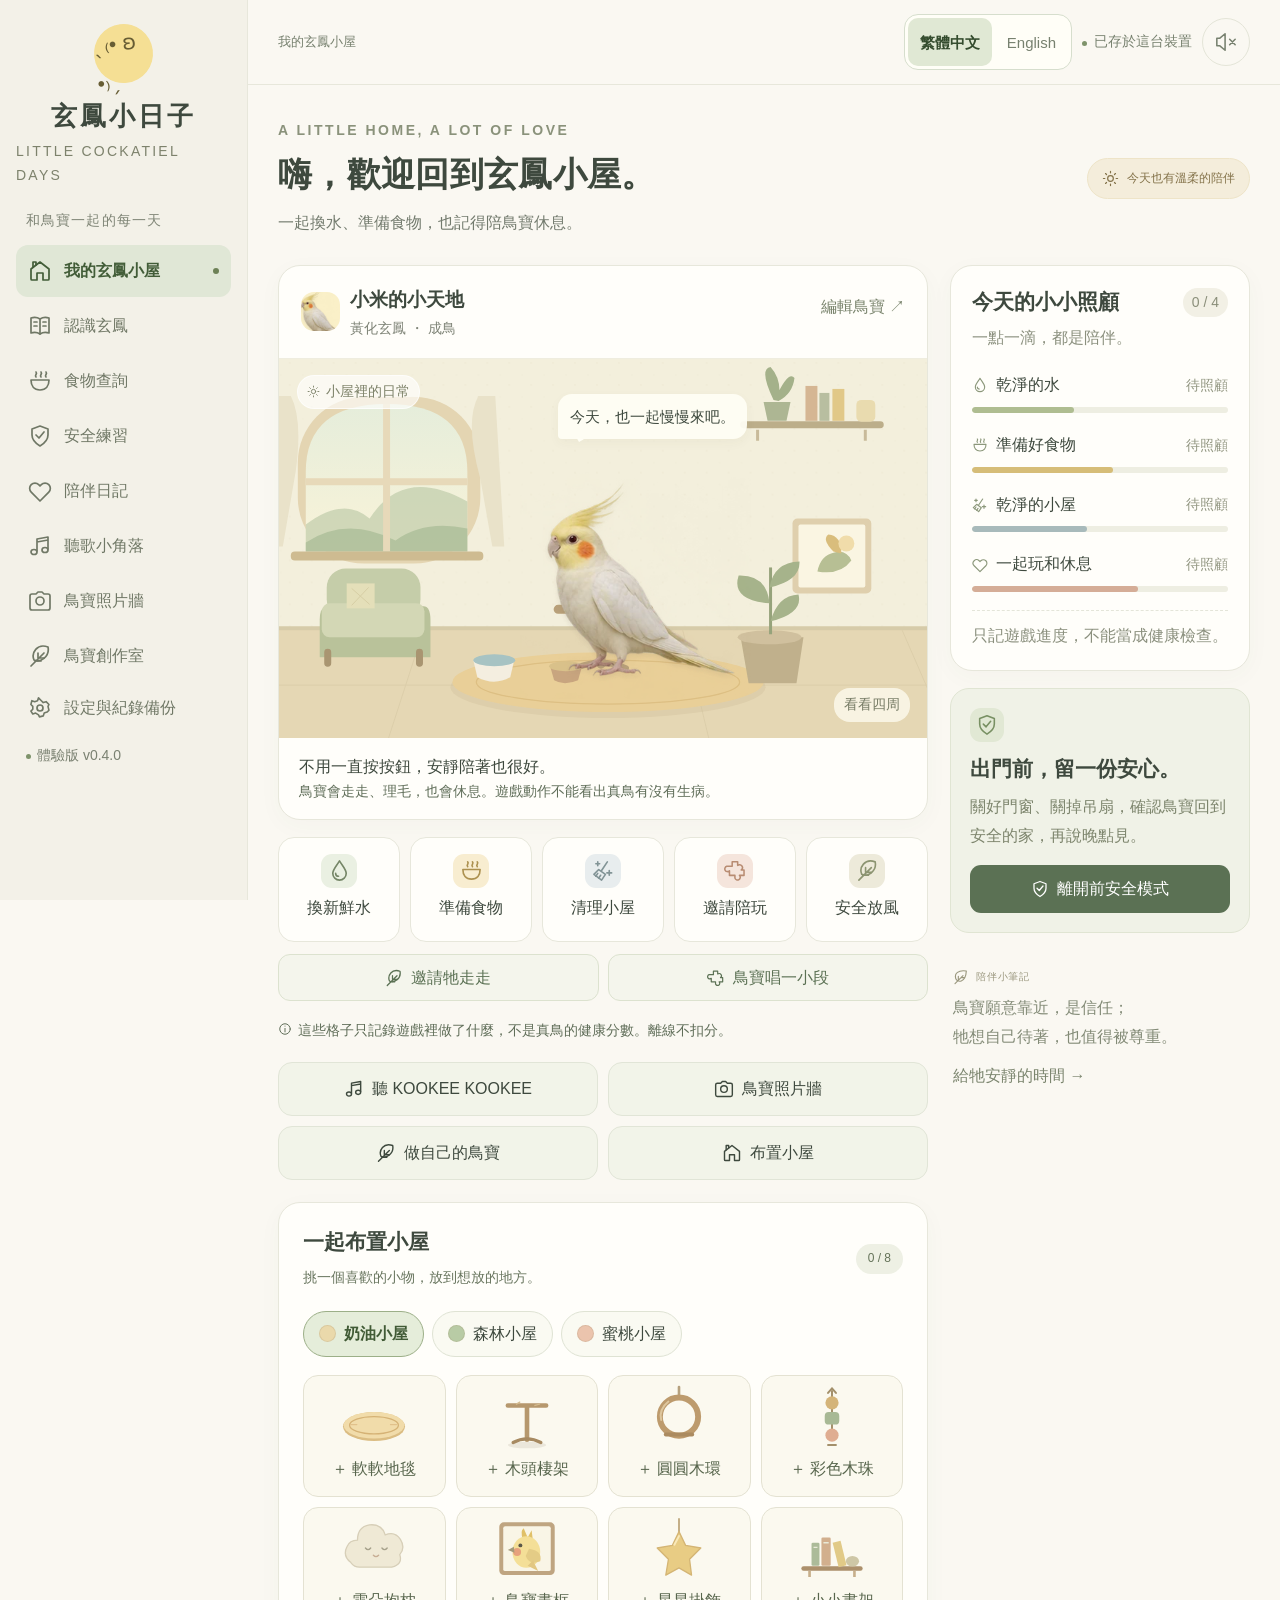
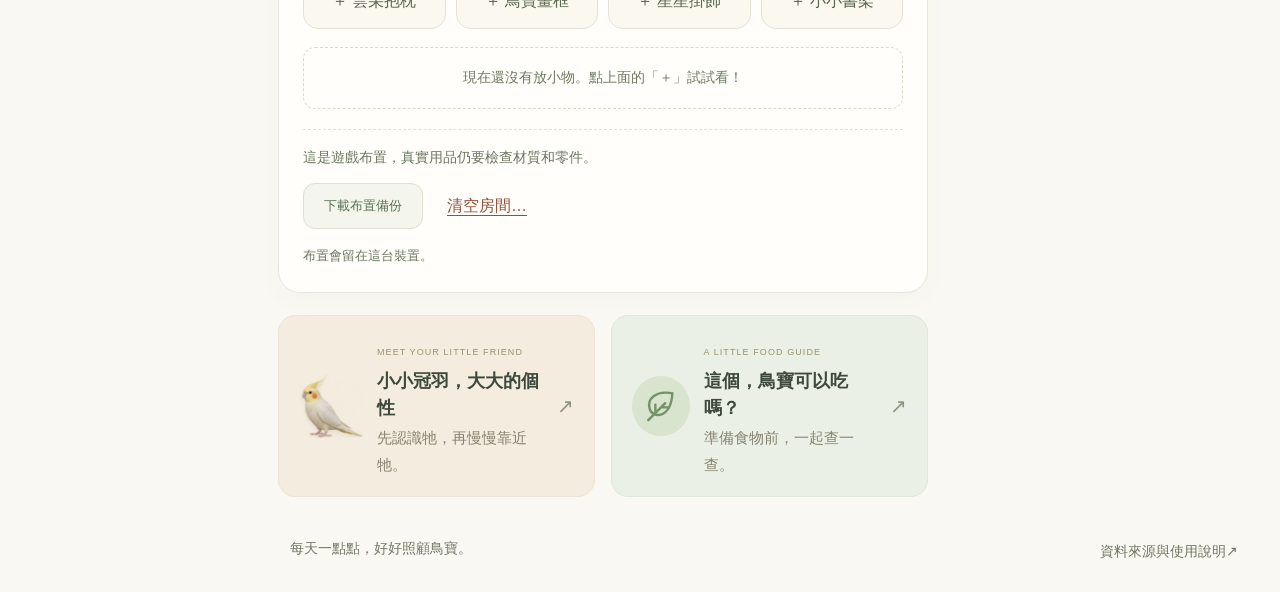
==== commit 7a5ac2b6: "Add bilingual interface, readable text sizes, and README quick start" ====
--- a/docs/index.html
+++ b/docs/index.html
@@ -41,6 +41,10 @@
   <link rel="stylesheet" href="decor.css">
   <script src="core.js" defer></script>
   <script src="content.js" defer></script>
+  <script src="content-en.js" defer></script>
+  <script src="i18n.js" defer></script>
+  <script src="i18n-app-en.js" defer></script>
+  <script src="i18n-components-en.js" defer></script>
   <script src="art.js" defer></script>
   <script src="motion.js" defer></script>
   <script src="music.js" defer></script>
@@ -51,6 +55,7 @@
   <link rel="stylesheet" href="creator.css">
   <script src="guides.js" defer></script>
   <script src="creator.js" defer></script>
+  <link rel="stylesheet" href="readability.css">
   <script src="app.js" defer></script>
 </head>
 <body>
@@ -61,10 +66,10 @@
     <nav id="nav"></nav>
     <div class="sidebar-note"><span data-icon="feather"></span><p>一起玩，<br>也一起休息。</p><span>慢慢來，我們一起學。</span></div>
     <button class="nav-item settings-trigger" data-action="settings"><span data-icon="settings"></span><span>設定與紀錄備份</span></button>
-    <span class="local-label"><i></i> 體驗版 v0.3.1</span>
+    <span class="local-label"><i></i> 體驗版 v0.4.0</span>
   </aside>
   <div class="app-shell">
-    <header class="topbar"><span id="breadcrumb">我的玄鳳小屋</span><div class="top-tools"><span class="save-status" id="save-status" role="status">紀錄留在這台裝置</span><button class="icon-button" id="sound-toggle" data-action="sound" aria-label="開啟互動音效" aria-pressed="false"></button><button class="icon-button mobile-settings" data-action="settings" aria-label="設定與紀錄備份"><span data-icon="settings"></span></button></div></header>
+    <header class="topbar"><span id="breadcrumb">我的玄鳳小屋</span><div class="top-tools"><div class="language-switch" role="group" aria-label="Language / 語言" data-i18n-ignore><button type="button" data-language="zh-Hant-TW" lang="zh-Hant-TW" aria-pressed="true">繁體中文</button><button type="button" data-language="en" lang="en" aria-pressed="false">English</button></div><span class="save-status" id="save-status" role="status">紀錄留在這台裝置</span><button class="icon-button" id="sound-toggle" data-action="sound" aria-label="開啟互動音效" aria-pressed="false"></button><button class="icon-button mobile-settings" data-action="settings" aria-label="設定與紀錄備份"><span data-icon="settings"></span></button></div></header>
     <main id="main" tabindex="-1"></main>
     <footer class="footer"><span>每天一點點，好好照顧鳥寶。</span><a href="#sources">資料來源與使用說明 <span aria-hidden="true">↗</span></a></footer>
   </div>
--- a/docs/readability.css
+++ b/docs/readability.css
@@ -0,0 +1,34 @@
+/* Local system fonts only. No font files or network requests. */
+@font-face{font-family:"Cottage Latin";src:local("Inter Regular"),local("Segoe UI"),local("Arial");font-style:normal;font-weight:400;font-display:swap}
+@font-face{font-family:"Cottage Latin";src:local("Inter Bold"),local("Segoe UI Bold"),local("Arial Bold");font-style:normal;font-weight:700;font-display:swap}
+:root{--text-scale:1;--font-ui:"Cottage TC","Noto Sans TC","Microsoft JhengHei",sans-serif}
+html[lang=en]{--font-ui:"Cottage Latin",system-ui,"Segoe UI",Arial,"Cottage TC",sans-serif}
+html[data-text-size=large]{--text-scale:1.12}html[data-text-size=extra]{--text-scale:1.25}
+body{font-family:var(--font-ui);font-size:calc(18px * var(--text-scale));line-height:1.8}
+.subtle,.microcopy,.simulation-label,.source-links,.source-card p,.room-caption p,.creator-hint,.gallery-privacy{color:#606e59}
+button,input,select,textarea{font-family:var(--font-ui)}button,input,select,textarea,summary{font-size:calc(16px * var(--text-scale))}
+button,a,summary,input,select,textarea{scroll-margin-block:130px}button,summary{touch-action:manipulation}
+button,a.btn,.filter,.text-button,.creator-text-button,.creator-text-link{min-height:48px}.icon-button,.dialog-top .icon-button{min-width:48px;min-height:48px}
+input,select,textarea{max-width:100%}.field input,.field select,.field textarea,.creator-prompt{font:inherit;min-height:48px}textarea{line-height:1.7}
+h1{font-size:calc(34px * var(--text-scale));line-height:1.45;overflow-wrap:anywhere;letter-spacing:.01em}h2{font-size:calc(23px * var(--text-scale))}h3{font-size:calc(20px * var(--text-scale))}
+p,li,.section-intro,.info-card p,.info-card li,.food-result p,.dialog-body p,.notice,.privacy-box,.modal-list,.vet-choices .btn,.creator-step p,.gallery-intro{font-size:calc(17px * var(--text-scale));line-height:1.85}
+.page-heading p,.basic p,.safety-card p,.hazard p,.hazard .hazard-check,.little-tip,.journal-top p,.log-row,.music-card p,.music-tips,.music-note,.creator-hint,.creator-help,.creator-check-result,.gallery-empty p,.decor-note{font-size:calc(16px * var(--text-scale));line-height:1.8}
+small,.eyebrow,.tag,.brand-en,.nav-caption,.local-label,.microcopy,.simulation-label,.source-links,.source-links span,.source-card p,.source-card a,.result-count,.room-caption p,.room-title p,.scene-mood,.scene-tag,.footer,.log-row time,.creator-hint,.gallery-privacy,.gallery-limits{font-size:calc(14px * var(--text-scale));line-height:1.7}
+.btn,.text-button,.filter,.care-action,.room-help .btn,.quick-nav a,.animation-downloads a,.music-links a,.toggle-row,.field,.settings-buttons .btn,.checklist li{font-size:calc(16px * var(--text-scale));line-height:1.6}
+.card-heading h2,.safety-card h2,.section-title h2,.cg-overview-heading h2,.cg-care-heading h2,.color-card h2,.music-card h2,.creator-step h2{font-size:calc(21px * var(--text-scale))}
+.room-title{min-width:0}.room-title>div{min-width:0}.room-title strong,.journal-top h2{font-size:calc(19px * var(--text-scale));overflow-wrap:anywhere}.room-header{gap:12px;align-items:flex-start}.room-header .text-button{flex:none}.room-caption strong{font-size:calc(16px * var(--text-scale));line-height:1.7}
+.scene-tag{max-width:45%;white-space:normal;z-index:4}.speech{font-size:calc(15px * var(--text-scale));max-width:53%;left:43%;padding:9px 12px}.scene-mood{max-width:50%;white-space:normal}.room-caption{align-items:flex-start}.room-caption .dots{display:none}
+.care-actions{gap:10px}.care-action{padding:16px 8px;min-width:0;min-height:105px}.quick-nav a{padding:12px;overflow-wrap:anywhere}.room-help .btn{flex:1;white-space:normal}
+.meter-label{font-size:calc(16px * var(--text-scale));flex-wrap:wrap}.meter-label span:last-child,.count-badge{font-size:calc(14px * var(--text-scale))}.daily-card>p{font-size:calc(16px * var(--text-scale))}
+.discovery h3{font-size:calc(18px * var(--text-scale))}.discovery p{font-size:calc(15px * var(--text-scale))}.hazard h3{font-size:calc(19px * var(--text-scale))}.source-card h3{font-size:calc(18px * var(--text-scale))}.source-card a{overflow-wrap:anywhere}
+.topbar{height:auto;min-height:84px;flex-wrap:wrap;padding-block:14px}.top-tools{flex-wrap:wrap;gap:10px}.save-status{font-size:calc(14px * var(--text-scale))}.language-switch{display:inline-flex;gap:3px;padding:3px;border:1px solid #d6decd;border-radius:14px;background:#fffef7;flex:none}.language-switch button{min-height:48px;padding:7px 12px;border:0;border-radius:10px;background:transparent;font-size:calc(15px * var(--text-scale))}.language-switch button[aria-pressed=true]{background:#e0e8d4;color:#344c2e;font-weight:700}.nav-short{display:none}
+.text-size-options{display:flex;gap:8px;flex-wrap:wrap}.text-size-options button{border:1px solid var(--line);background:#f5f7ed;border-radius:10px;padding:8px 12px}.text-size-options button[aria-pressed=true]{background:#dfe8d2;border-color:#8da17a}.language-hint{font-size:calc(14px * var(--text-scale));color:#627257}
+.dialog-top h2{font-size:calc(23px * var(--text-scale))}.toggle-row small,.privacy-box,.settings-buttons .btn{font-size:calc(15px * var(--text-scale))}.toggle-row input{min-width:24px;min-height:24px}.toast{font-size:calc(16px * var(--text-scale));line-height:1.7}.outcome-banner{font-size:calc(17px * var(--text-scale))}.outcome-banner strong{font-size:calc(20px * var(--text-scale))}.outcome-banner p,.stage-step p{font-size:calc(16px * var(--text-scale))}.stage-step strong{font-size:calc(18px * var(--text-scale))}
+.cg-overview-item strong{font-size:calc(17px * var(--text-scale))}.cg-overview-item figcaption span,.cg-important,.cg-care-heading p,.cg-care-detail-body,.cg-care-visible,.cg-food-status,.cg-urgent-action{font-size:calc(16px * var(--text-scale));line-height:1.8}.cg-care-details summary{font-size:calc(17px * var(--text-scale));min-height:54px}.cg-care-detail-body .source-links{font-size:calc(14px * var(--text-scale))}.cg-food-visual{flex-wrap:wrap}
+.creator-step-title h2{overflow-wrap:anywhere}.creator-page input,.creator-page select,.creator-page textarea{font-size:calc(17px * var(--text-scale))}.creator-preview-buttons .btn,.creator-prompt-actions .btn,.creator-import-actions .btn{white-space:normal}.creator-atlas-grid figcaption{font-size:calc(14px * var(--text-scale))}.creator-approval label,.creator-privacy,.creator-check-result{font-size:calc(16px * var(--text-scale))}
+.decor-panel button,.decor-panel select,.decor-panel label,.decor-control-label{font-size:calc(16px * var(--text-scale))}.decor-panel .decor-note,.decor-panel small{font-size:calc(14px * var(--text-scale))}.gallery-page .btn,.gallery-page input,.gallery-page select{font-size:calc(16px * var(--text-scale))}
+@media(min-width:1001px){.sidebar{width:248px;overflow-y:auto;padding:24px 16px}.app-shell{margin-left:248px}.sidebar .nav-item{font-size:calc(16px * var(--text-scale));min-height:52px;padding:9px 12px}.sidebar-note{display:none}.sidebar nav{gap:3px}.nav-caption{margin:22px 10px 12px}.brand strong{font-size:26px}.nav-item svg{width:24px;height:24px;flex:none}.topbar{padding-inline:30px}main{padding-inline:30px}.home-layout{grid-template-columns:minmax(0,1fr) 300px}.room-scene{height:380px}}
+@media(max-width:1200px) and (min-width:761px){.home-layout{grid-template-columns:1fr}.right-column{grid-template-columns:1fr 1fr}.little-tip{grid-column:1/-1}.safety-layout{grid-template-columns:1fr}.departure-card{position:static}.topbar{padding-inline:24px}}
+@media(max-width:760px){.right-column{grid-template-columns:1fr}.cg-overview-grid{grid-template-columns:repeat(2,minmax(0,1fr))}.cg-overview-item{padding:12px}.cg-overview-item .cg-illustration{height:100px}.room-scene{height:350px}.care-actions{grid-template-columns:repeat(3,minmax(0,1fr))}.home-layout,.safety-layout,.content-grid{min-width:0}.music-links .btn{width:100%}.log-row{flex-direction:column;gap:5px}.section-title{flex-wrap:wrap;gap:7px}.cg-care-picture{min-height:155px}}
+@media(max-width:540px){.topbar{padding:10px 16px;min-height:92px}.topbar #breadcrumb{display:none}.top-tools{width:100%;justify-content:space-between;gap:8px}.save-status{order:5;flex-basis:100%;text-align:right;line-height:1.5}.save-status:before{margin-right:7px}.language-switch{margin-right:auto}.language-switch button{font-size:calc(14px * var(--text-scale));padding:6px 9px}.top-tools .icon-button{width:48px;height:48px;min-width:48px;min-height:48px}.app-shell{padding-bottom:110px}main{padding:22px 16px 12px}.sidebar{min-height:88px;height:auto;padding:6px 6px max(7px,env(safe-area-inset-bottom))}.sidebar nav{gap:2px;grid-template-columns:repeat(5,minmax(0,1fr))}.sidebar .nav-item{padding:5px 2px;gap:5px;min-height:72px}.nav-item>span:last-child{font-size:calc(14px * var(--text-scale));line-height:1.3;overflow-wrap:anywhere}.nav-full{display:none}.nav-short{display:inline}.sidebar .nav-item svg{width:23px;height:23px}.sidebar .nav-item:nth-child(n+6){display:none}h1{font-size:calc(28px * var(--text-scale))}.page-heading p{font-size:calc(16px * var(--text-scale))}.page-heading{margin-bottom:22px}.room-header{padding:15px 13px}.room-title p{font-size:calc(14px * var(--text-scale))}.room-title strong{font-size:calc(18px * var(--text-scale))}.room-header .text-button{font-size:calc(14px * var(--text-scale));max-width:90px}.room-scene{height:330px}.speech{font-size:calc(14px * var(--text-scale));top:58px;left:40%;max-width:57%}.scene-tag,.scene-mood{font-size:calc(13px * var(--text-scale))}.scene-tag{padding:6px 8px;max-width:65%}.room-caption{padding:15px}.room-caption strong{font-size:calc(16px * var(--text-scale))}.room-caption p{font-size:calc(14px * var(--text-scale))}.care-actions{grid-template-columns:repeat(2,minmax(0,1fr));gap:9px}.care-action{font-size:calc(16px * var(--text-scale));min-height:96px;padding:13px 8px}.care-action:last-child{grid-column:1/-1;flex-direction:row;justify-content:center;min-height:62px}.care-action .action-icon{width:36px;height:36px}.quick-nav{grid-template-columns:repeat(2,minmax(0,1fr))}.quick-nav a{font-size:calc(15px * var(--text-scale));min-height:84px;padding:12px 6px}.discover-row{grid-template-columns:1fr}.discovery{padding:18px}.discovery h3{font-size:calc(19px * var(--text-scale))}.discovery p{font-size:calc(16px * var(--text-scale))}.daily-card,.safety-card{padding:22px 18px}.card-heading h2,.safety-card h2{font-size:calc(21px * var(--text-scale))}.safety-card .btn{font-size:calc(16px * var(--text-scale))}.meter-label{font-size:calc(16px * var(--text-scale))}.meter-label span:last-child{font-size:calc(14px * var(--text-scale))}.content-grid.color-grid{grid-template-columns:1fr}.color-card{grid-template-columns:100px minmax(0,1fr)}.color-card .info-card{padding:16px}.color-card h2{font-size:calc(21px * var(--text-scale))}.color-card p{font-size:calc(16px * var(--text-scale))}.color-bird .real-bird{width:110px;height:140px}.hazard-grid{grid-template-columns:1fr}.hazard{display:flex;padding:18px;gap:12px}.hazard h3{font-size:calc(19px * var(--text-scale))}.hazard p,.hazard .hazard-check{font-size:calc(16px * var(--text-scale))}.stage-path{grid-template-columns:1fr}.dialog-body p{font-size:calc(17px * var(--text-scale))}dialog{padding:22px;width:calc(100% - 24px)}.settings-buttons{grid-template-columns:1fr}.footer{font-size:calc(14px * var(--text-scale))}.toast{bottom:110px;font-size:calc(16px * var(--text-scale))}.cg-overview{padding:15px}.cg-overview-item strong{font-size:calc(16px * var(--text-scale))}.cg-overview-item figcaption span{font-size:calc(15px * var(--text-scale))}.cg-overview-item .cg-illustration{height:85px}.cg-important{font-size:calc(16px * var(--text-scale))}.creator-reference-layout{grid-template-columns:1fr}.creator-preview-buttons{display:grid;grid-template-columns:1fr}.creator-preview-buttons .btn{width:100%}.music-cover strong{font-size:26px}.music-cover .real-bird{width:110px;height:130px}.music-card .info-card{padding:20px}.music-card p{font-size:calc(16px * var(--text-scale))}}
+@media(max-width:360px){.language-switch button{padding-inline:7px}.top-tools{gap:5px}.cg-overview-grid{grid-template-columns:1fr}.cg-overview-item{display:grid;grid-template-columns:85px minmax(0,1fr);align-items:center;gap:10px}.cg-overview-item figcaption{margin:0}.cg-overview-item .cg-illustration{height:85px}.room-title strong{font-size:calc(17px * var(--text-scale))}.room-header{flex-wrap:wrap}.room-header .text-button{max-width:none;margin-left:auto}.scene-tag{max-width:90%}.speech{max-width:63%;left:34%;top:65px}}
